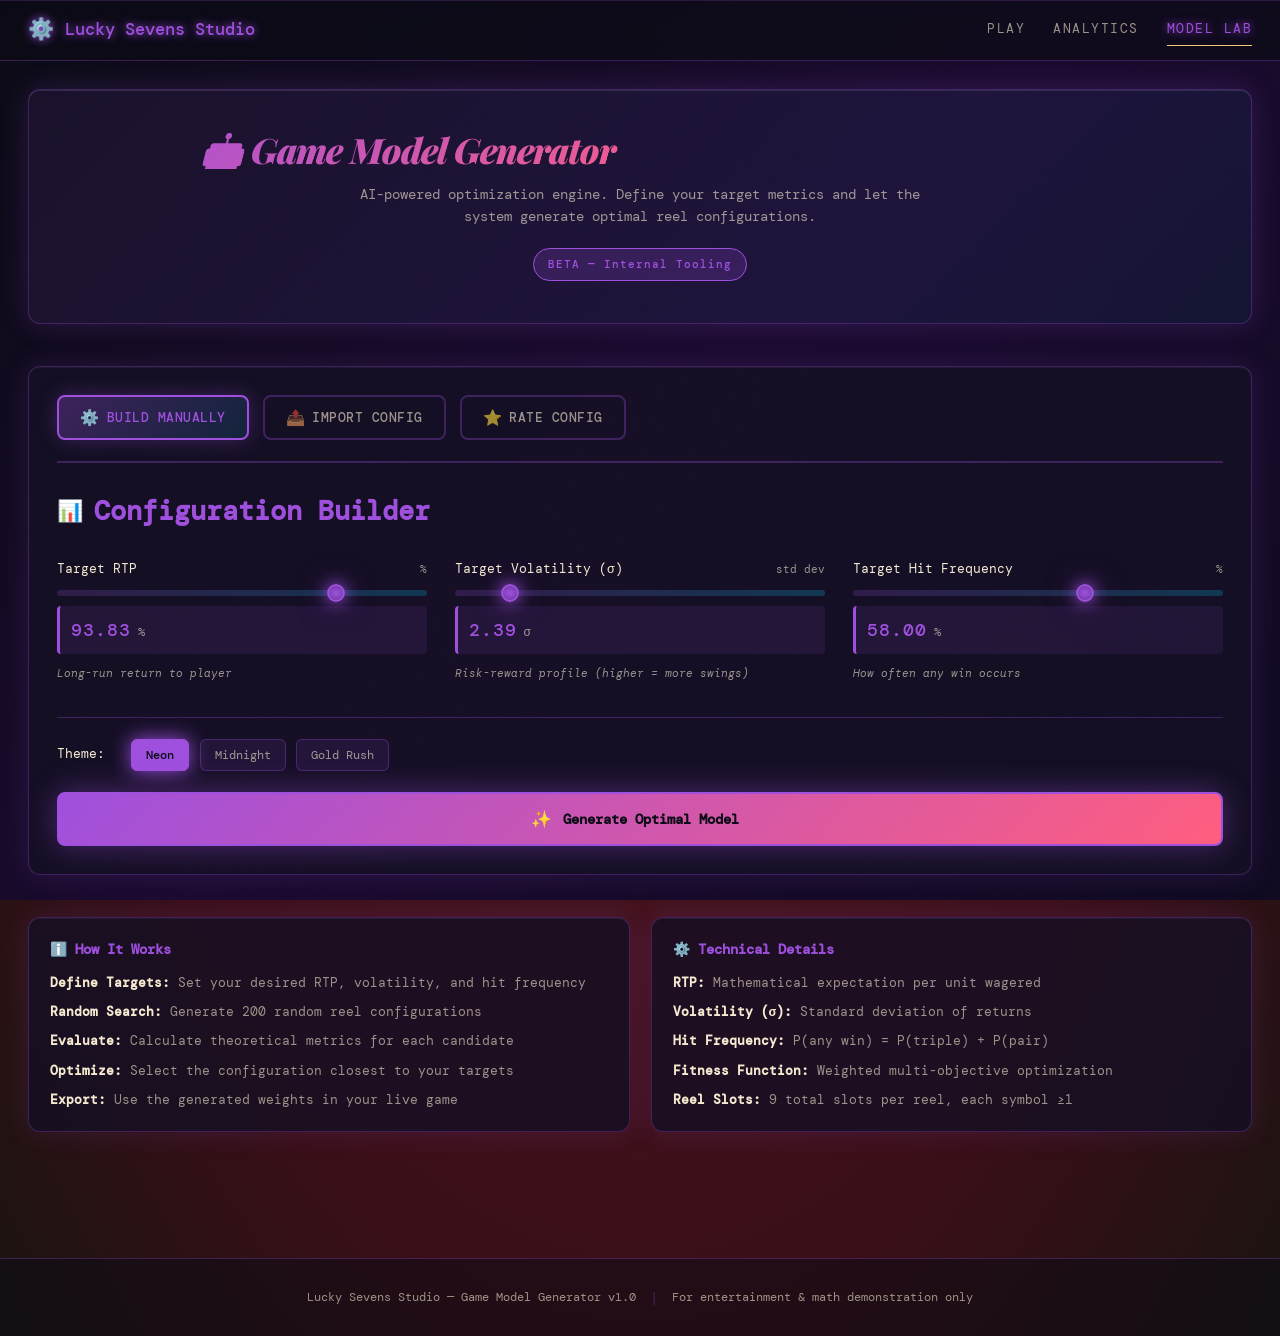
==== model-generator.html @ f12de5ab "feat: Vercel deployment setup - static frontend at root level - Created root-level HTML files (index" ====
<!DOCTYPE html>
<html lang="en">
<head>
    <meta charset="UTF-8">
    <meta name="viewport" content="width=device-width, initial-scale=1.0">
    <title>Game Model Generator — Lucky Sevens Studio</title>
    <link rel="preconnect" href="https://fonts.googleapis.com">
    <link rel="preconnect" href="https://fonts.gstatic.com" crossorigin>
    <link href="https://fonts.googleapis.com/css2?family=Bungee+Inline&family=DM+Mono:wght@400;500&family=Playfair+Display:ital,wght@1,700;1,900&display=swap" rel="stylesheet">
    <link rel="stylesheet" href="static/style.css">
    <link rel="stylesheet" href="static/model-generator.css">
</head>
<body class="generator-body">
    <div class="grain"></div>

    <!-- Hidden SVG Gradients -->
    <svg style="display: none;">
        <defs>
            <linearGradient id="quality-gradient" x1="0%" y1="0%" x2="100%" y2="0%">
                <stop offset="0%" style="stop-color:#00d9ff;stop-opacity:1" />
                <stop offset="100%" style="stop-color:#9d4edd;stop-opacity:1" />
            </linearGradient>
            <linearGradient id="rate-gradient" x1="0%" y1="0%" x2="100%" y2="0%">
                <stop offset="0%" style="stop-color:#ff5c7c;stop-opacity:1" />
                <stop offset="100%" style="stop-color:#00d9ff;stop-opacity:1" />
            </linearGradient>
        </defs>
    </svg>

    <!-- Header -->
    <header class="studio-header">
        <nav class="studio-nav">
            <div class="nav-brand">
                <span class="nav-icon">⚙️</span>
                <span>Lucky Sevens Studio</span>
            </div>
            <div class="nav-links">
                <a href="/" class="nav-link">Play</a>
                <a href="/dashboard" class="nav-link">Analytics</a>
                <a href="/model-generator" class="nav-link active">Model Lab</a>
            </div>
        </nav>
    </header>

    <main class="studio-main">
        <!-- Hero Section -->
        <section class="gen-hero">
            <div class="hero-content">
                <h1 class="hero-title">🤖 Game Model Generator</h1>
                <p class="hero-desc">AI-powered optimization engine. Define your target metrics and let the system generate optimal reel configurations.</p>
                <div class="hero-badge">BETA — Internal Tooling</div>
            </div>
        </section>

        <!-- Control Panel -->
        <section class="gen-control-panel">
            <!-- Mode Toggle -->
            <div class="mode-toggle-container">
                <button class="mode-toggle active" data-mode="build" onclick="switchMode('build')">
                    <span class="toggle-icon">⚙️</span>
                    <span>Build Manually</span>
                </button>
                <button class="mode-toggle" data-mode="import" onclick="switchMode('import')">
                    <span class="toggle-icon">📤</span>
                    <span>Import Config</span>
                </button>
                <button class="mode-toggle" data-mode="rate" onclick="switchMode('rate')">
                    <span class="toggle-icon">⭐</span>
                    <span>Rate Config</span>
                </button>
            </div>

            <!-- BUILD MODE: Configuration Builder -->
            <div id="build-mode" class="mode-panel active">
                <div class="panel-header">
                    <span class="panel-icon">📊</span>
                    <h2>Configuration Builder</h2>
                </div>

                <!-- Input Sliders -->
                <div class="input-group">
                <!-- Target RTP Slider -->
                <div class="slider-container">
                    <div class="slider-label">
                        <span class="label-text">Target RTP</span>
                        <span class="label-unit">%</span>
                    </div>
                    <input type="range" id="target-rtp" min="80" max="98" step="0.1" value="93.83" class="slider-input">
                    <div class="slider-display">
                        <span id="rtp-value" class="display-value">93.83</span>
                        <span class="display-unit">%</span>
                    </div>
                    <div class="slider-info">Long-run return to player</div>
                </div>

                <!-- Target Volatility Slider -->
                <div class="slider-container">
                    <div class="slider-label">
                        <span class="label-text">Target Volatility (σ)</span>
                        <span class="label-unit">std dev</span>
                    </div>
                    <input type="range" id="target-volatility" min="0.5" max="15" step="0.1" value="2.39" class="slider-input">
                    <div class="slider-display">
                        <span id="vol-value" class="display-value">2.39</span>
                        <span class="display-unit">σ</span>
                    </div>
                    <div class="slider-info">Risk-reward profile (higher = more swings)</div>
                </div>

                <!-- Target Hit Frequency Slider -->
                <div class="slider-container">
                    <div class="slider-label">
                        <span class="label-text">Target Hit Frequency</span>
                        <span class="label-unit">%</span>
                    </div>
                    <input type="range" id="target-hit-freq" min="20" max="80" step="0.5" value="58" class="slider-input">
                    <div class="slider-display">
                        <span id="hit-value" class="display-value">58.00</span>
                        <span class="display-unit">%</span>
                    </div>
                    <div class="slider-info">How often any win occurs</div>
                </div>
            </div>

            <!-- Generation Controls -->
            <div class="generation-controls">
                <!-- Theme Selector -->
                <div class="theme-selector">
                    <span class="control-label">Theme:</span>
                    <div class="theme-buttons">
                        <button class="theme-btn active" data-theme="neon">Neon</button>
                        <button class="theme-btn" data-theme="midnight">Midnight</button>
                        <button class="theme-btn" data-theme="gold">Gold Rush</button>
                    </div>
                </div>

                <!-- Generation Button -->
                <button id="generate-btn" class="generate-button">
                    <span class="btn-icon">✨</span>
                    <span class="btn-text">Generate Optimal Model</span>
                    <span class="btn-status"></span>
                </button>
            </div>
            </div>

            <!-- IMPORT MODE: Document Upload -->
            <div id="import-mode" class="mode-panel hidden">
                <div class="panel-header">
                    <span class="panel-icon">📤</span>
                    <h2>Import Configuration</h2>
                </div>

                <!-- Upload Zone -->
                <div class="import-upload-zone" id="importUploadZone">
                    <div class="upload-icon-large">📁</div>
                    <p class="upload-title-text">Drag & drop your JSON config</p>
                    <p class="upload-subtitle-text">or click to browse</p>
                    <input type="file" id="importFileInput" class="import-file-input" accept=".json,.txt,.csv" />
                </div>

                <!-- Analysis Results -->
                <div id="importAnalysisContainer" class="import-analysis-container hidden">
                    <div class="import-analysis-result">
                        <div class="import-result-header">
                            <h3 class="import-result-title">Configuration Detected</h3>
                            <div id="importConfidence" class="import-confidence-badge"></div>
                        </div>
                        
                        <div class="import-result-summary" id="importSummary"></div>
                        
                        <div class="import-result-grid">
                            <div class="import-result-item">
                                <span class="import-result-label">RTP</span>
                                <span class="import-result-value" id="importRTP">—</span>
                            </div>
                            <div class="import-result-item">
                                <span class="import-result-label">Volatility</span>
                                <span class="import-result-value" id="importVolatility">—</span>
                            </div>
                            <div class="import-result-item">
                                <span class="import-result-label">Hit Freq</span>
                                <span class="import-result-value" id="importHitFreq">—</span>
                            </div>
                            <div class="import-result-item">
                                <span class="import-result-label">Strategy</span>
                                <span class="import-result-value" id="importStrategy">—</span>
                            </div>
                        </div>

                        <button id="importLoadBtn" class="import-load-button">
                            <span>Load & Generate</span>
                        </button>
                    </div>
                </div>
            </div>

            <!-- RATE MODE: AI Config Rater -->
            <div id="rate-mode" class="mode-panel hidden">
                <div class="panel-header">
                    <span class="panel-icon">⭐</span>
                    <h2>AI Configuration Rater</h2>
                </div>

                <!-- Upload Zone for Rating -->
                <div class="rate-upload-zone" id="rateUploadZone">
                    <div class="upload-icon-large">🔍</div>
                    <p class="upload-title-text">Upload config for AI evaluation</p>
                    <p class="upload-subtitle-text">Get a comprehensive quality rating and recommendations</p>
                    <input type="file" id="rateFileInput" class="import-file-input" accept=".json,.txt,.csv" />
                </div>

                <!-- Rating Results -->
                <div id="rateResultsContainer" class="rate-results-container hidden">
                    <div class="rate-analysis-result">
                        <!-- Overall Rating Card -->
                        <div class="rate-overall-card">
                            <div class="rate-score-circle">
                                <svg viewBox="0 0 120 120" class="rate-gauge-svg">
                                    <circle cx="60" cy="60" r="50" class="rate-gauge-background"></circle>
                                    <circle cx="60" cy="60" r="50" class="rate-gauge-fill" id="rateGaugeFill"></circle>
                                </svg>
                                <div class="rate-score-display">
                                    <span id="rateOverallScore" class="rate-score-number">—</span>
                                    <span class="rate-score-max">/100</span>
                                </div>
                            </div>
                            <div class="rate-overall-info">
                                <h3 id="rateOverallTitle" class="rate-overall-title">Quality Assessment</h3>
                                <p id="rateOverallSummary" class="rate-overall-summary"></p>
                            </div>
                        </div>

                        <!-- Rating Categories Grid -->
                        <div class="rate-categories-grid">
                            <div class="rate-category-item">
                                <div class="rate-category-header">
                                    <span class="rate-category-icon">💰</span>
                                    <span class="rate-category-name">RTP Fairness</span>
                                </div>
                                <div class="rate-category-meter">
                                    <div class="rate-category-bar" id="rateRTPBar"></div>
                                </div>
                                <div class="rate-category-footer">
                                    <span class="rate-category-score" id="rateRTPScore">—</span>
                                    <span class="rate-category-feedback" id="rateRTPFeedback"></span>
                                </div>
                            </div>

                            <div class="rate-category-item">
                                <div class="rate-category-header">
                                    <span class="rate-category-icon">📊</span>
                                    <span class="rate-category-name">Volatility Balance</span>
                                </div>
                                <div class="rate-category-meter">
                                    <div class="rate-category-bar" id="rateVolBar"></div>
                                </div>
                                <div class="rate-category-footer">
                                    <span class="rate-category-score" id="rateVolScore">—</span>
                                    <span class="rate-category-feedback" id="rateVolFeedback"></span>
                                </div>
                            </div>

                            <div class="rate-category-item">
                                <div class="rate-category-header">
                                    <span class="rate-category-icon">🎯</span>
                                    <span class="rate-category-name">Hit Frequency</span>
                                </div>
                                <div class="rate-category-meter">
                                    <div class="rate-category-bar" id="rateHitBar"></div>
                                </div>
                                <div class="rate-category-footer">
                                    <span class="rate-category-score" id="rateHitScore">—</span>
                                    <span class="rate-category-feedback" id="rateHitFeedback"></span>
                                </div>
                            </div>

                            <div class="rate-category-item">
                                <div class="rate-category-header">
                                    <span class="rate-category-icon">⚙️</span>
                                    <span class="rate-category-name">Configuration</span>
                                </div>
                                <div class="rate-category-meter">
                                    <div class="rate-category-bar" id="rateConfigBar"></div>
                                </div>
                                <div class="rate-category-footer">
                                    <span class="rate-category-score" id="rateConfigScore">—</span>
                                    <span class="rate-category-feedback" id="rateConfigFeedback"></span>
                                </div>
                            </div>
                        </div>

                        <!-- Recommendations -->
                        <div class="rate-recommendations">
                            <h3 class="rate-recommendations-title">🚀 AI Recommendations</h3>
                            <ul id="rateRecommendations" class="rate-recommendations-list"></ul>
                        </div>

                        <!-- Detailed Metrics -->
                        <div class="rate-detailed-metrics">
                            <h3 class="rate-metrics-title">📋 Detailed Metrics</h3>
                            <div id="rateDetailedMetrics" class="rate-metrics-content"></div>
                        </div>

                        <!-- Action Buttons -->
                        <div class="rate-actions">
                            <button id="rateImportBtn" class="rate-action-btn import-rating">
                                <span class="rate-action-icon">📤</span>
                                <span>Use This Config</span>
                            </button>
                            <button id="rateExportBtn" class="rate-action-btn export-rating">
                                <span class="rate-action-icon">💾</span>
                                <span>Export Report</span>
                            </button>
                        </div>
                    </div>
                </div>
            </div>
        </section>

        <!-- Generation Progress -->
        <section id="progress-section" class="gen-progress-section hidden">
            <div class="progress-card">
                <div class="progress-header">
                    <span class="progress-icon">🔄</span>
                    <span class="progress-title">Optimizing Reel Configuration</span>
                </div>
                <div class="progress-spinner"></div>
                <div class="progress-text">
                    <span id="progress-iteration" class="iteration-counter">Iteration: 1/200</span>
                    <span id="progress-fitness" class="fitness-score">Fitness: —</span>
                </div>
                <div class="optimization-chart" id="optimization-chart"></div>
            </div>
        </section>

        <!-- Results Panel -->
        <section id="results-section" class="gen-results-section hidden">
            <div class="results-header">
                <h2 class="results-title">Generated Model</h2>
                <span class="results-status-badge success">✓ Configuration Generated</span>
            </div>

            <!-- Target Feasibility Indicator -->
            <div class="feasibility-indicator">
                <div class="feasibility-icon">📍</div>
                <div class="feasibility-content">
                    <div class="feasibility-label">Target Feasibility</div>
                    <div id="feasibility-status" class="feasibility-status">Feasible</div>
                </div>
                <div id="feasibility-badge" class="feasibility-badge feasible">Feasible</div>
            </div>

            <!-- Optimization Accuracy Panel -->
            <div class="analytics-grid">
                <div class="accuracy-card">
                    <div class="accuracy-header">
                        <span class="accuracy-icon">📊</span>
                        <span class="accuracy-title">RTP Accuracy</span>
                    </div>
                    <div class="accuracy-meter">
                        <div id="rtp-accuracy-bar" class="accuracy-bar"></div>
                    </div>
                    <div class="accuracy-value">
                        <span id="rtp-accuracy-pct">99.8</span>%
                    </div>
                </div>

                <div class="accuracy-card">
                    <div class="accuracy-header">
                        <span class="accuracy-icon">📈</span>
                        <span class="accuracy-title">Volatility Accuracy</span>
                    </div>
                    <div class="accuracy-meter">
                        <div id="vol-accuracy-bar" class="accuracy-bar"></div>
                    </div>
                    <div class="accuracy-value">
                        <span id="vol-accuracy-pct">87.5</span>%
                    </div>
                </div>

                <div class="accuracy-card">
                    <div class="accuracy-header">
                        <span class="accuracy-icon">🎯</span>
                        <span class="accuracy-title">Hit Frequency Accuracy</span>
                    </div>
                    <div class="accuracy-meter">
                        <div id="hit-accuracy-bar" class="accuracy-bar"></div>
                    </div>
                    <div class="accuracy-value">
                        <span id="hit-accuracy-pct">98.0</span>%
                    </div>
                </div>

                <div class="accuracy-card constraint-card">
                    <div class="accuracy-header">
                        <span class="accuracy-icon">⚙️</span>
                        <span class="accuracy-title">Constraint Satisfaction</span>
                    </div>
                    <div class="constraint-status">
                        <div id="constraint-badge" class="constraint-badge balanced">BALANCED</div>
                    </div>
                    <div class="accuracy-value">
                        <span id="constraint-score">73</span>/100
                    </div>
                </div>
            </div>

            <!-- Target vs Generated Comparison -->
            <div class="comparison-panel">
                <h3 class="comparison-title">📊 Target vs Generated Analysis</h3>
                <div class="comparison-grid">
                    <div class="comparison-item">
                        <div class="comparison-column">
                            <div class="column-header">TARGET</div>
                            <div class="metric-row">
                                <span class="metric-label">RTP</span>
                                <span id="target-rtp-display" class="metric-value">93.83%</span>
                            </div>
                            <div class="metric-row">
                                <span class="metric-label">Volatility</span>
                                <span id="target-vol-display" class="metric-value">2.39σ</span>
                            </div>
                            <div class="metric-row">
                                <span class="metric-label">Hit Frequency</span>
                                <span id="target-hit-display" class="metric-value">58.00%</span>
                            </div>
                        </div>
                    </div>

                    <div class="comparison-item">
                        <div class="comparison-column">
                            <div class="column-header">GENERATED</div>
                            <div class="metric-row">
                                <span class="metric-label">RTP</span>
                                <span id="gen-rtp-display" class="metric-value">93.95%</span>
                            </div>
                            <div class="metric-row">
                                <span class="metric-label">Volatility</span>
                                <span id="gen-vol-display" class="metric-value">2.21σ</span>
                            </div>
                            <div class="metric-row">
                                <span class="metric-label">Hit Frequency</span>
                                <span id="gen-hit-display" class="metric-value">58.50%</span>
                            </div>
                        </div>
                    </div>

                    <div class="comparison-item">
                        <div class="comparison-column">
                            <div class="column-header">DELTA</div>
                            <div class="metric-row">
                                <span class="metric-label">RTP</span>
                                <span id="delta-rtp" class="metric-value delta">+0.12%</span>
                            </div>
                            <div class="metric-row">
                                <span class="metric-label">Volatility</span>
                                <span id="delta-vol" class="metric-value delta">-0.18σ</span>
                            </div>
                            <div class="metric-row">
                                <span class="metric-label">Hit Frequency</span>
                                <span id="delta-hit" class="metric-value delta">+0.50%</span>
                            </div>
                        </div>
                    </div>
                </div>
            </div>

            <!-- Config Quality Score -->
            <div class="quality-score-panel">
                <div class="quality-header">Configuration Quality Metrics</div>
                <div class="quality-display">
                    <div class="quality-circle">
                        <svg viewBox="0 0 120 120" class="quality-gauge">
                            <defs>
                                <linearGradient id="quality-gradient" x1="0%" y1="0%" x2="100%" y2="0%">
                                    <stop offset="0%" style="stop-color:#00d9ff;stop-opacity:1" />
                                    <stop offset="100%" style="stop-color:#9d4edd;stop-opacity:1" />
                                </linearGradient>
                            </defs>
                            <circle cx="60" cy="60" r="50" class="gauge-background"></circle>
                            <circle id="quality-gauge-fill" cx="60" cy="60" r="50" class="gauge-fill" style="stroke-dashoffset: 40;"></circle>
                        </svg>
                        <div class="quality-score-value">
                            <span id="quality-score">82</span><span class="quality-score-max">/100</span>
                        </div>
                    </div>
                    <div class="quality-breakdown">
                        <div class="quality-metric">
                            <span class="quality-metric-label">RTP Closeness</span>
                            <div class="quality-mini-bar">
                                <div id="quality-rtp-bar" class="quality-mini-fill" style="width: 99%;"></div>
                            </div>
                            <span class="quality-metric-pct">99%</span>
                        </div>
                        <div class="quality-metric">
                            <span class="quality-metric-label">Volatility Closeness</span>
                            <div class="quality-mini-bar">
                                <div id="quality-vol-bar" class="quality-mini-fill" style="width: 75%;"></div>
                            </div>
                            <span class="quality-metric-pct">75%</span>
                        </div>
                        <div class="quality-metric">
                            <span class="quality-metric-label">Hit Frequency Closeness</span>
                            <div class="quality-mini-bar">
                                <div id="quality-hit-bar" class="quality-mini-fill" style="width: 92%;"></div>
                            </div>
                            <span class="quality-metric-pct">92%</span>
                        </div>
                    </div>
                </div>
            </div>

            <!-- Enhanced Fitness Graph -->
            <div class="fitness-graph-panel">
                <h3 class="fitness-graph-title">⚡ Optimization Convergence</h3>
                <div class="fitness-graph-container">
                    <div id="fitness-graph-canvas" class="fitness-graph-canvas"></div>
                </div>
                <div class="fitness-legend">
                    <div class="legend-item">
                        <span class="legend-color" style="background: linear-gradient(180deg, rgba(157, 78, 221, 0.8) 0%, rgba(0, 217, 255, 0.3) 100%);"></span>
                        <span>Fitness Score Evolution</span>
                    </div>
                </div>
            </div>

            <!-- Generation Metrics Panel -->
            <div class="metrics-panel">
                <h3 class="metrics-title">📈 Generation Metrics</h3>
                <div class="metrics-grid">
                    <div class="metric-card">
                        <div class="metric-icon">🔢</div>
                        <div class="metric-info">
                            <div class="metric-name">Total Iterations</div>
                            <div id="metrics-iterations" class="metric-number">5000</div>
                        </div>
                    </div>
                    <div class="metric-card">
                        <div class="metric-icon">⏱️</div>
                        <div class="metric-info">
                            <div class="metric-name">Generation Time</div>
                            <div id="metrics-time" class="metric-number">152 ms</div>
                        </div>
                    </div>
                    <div class="metric-card">
                        <div class="metric-icon">📊</div>
                        <div class="metric-info">
                            <div class="metric-name">Reel Size</div>
                            <div id="metrics-reel-size" class="metric-number">30</div>
                        </div>
                    </div>
                    <div class="metric-card">
                        <div class="metric-icon">⚡</div>
                        <div class="metric-info">
                            <div class="metric-name">Convergence Rate</div>
                            <div id="metrics-convergence" class="metric-number">32.89 iters/ms</div>
                        </div>
                    </div>
                </div>
            </div>

            <!-- Generated Config -->
            <div class="config-display">
                <div class="config-card rtp-card">
                    <div class="card-icon">📊</div>
                    <div class="card-content">
                        <div class="card-label">RTP</div>
                        <div id="result-rtp" class="card-value">93.83%</div>
                        <div class="card-detail">Return to Player</div>
                    </div>
                </div>

                <div class="config-card volatility-card">
                    <div class="card-icon">📈</div>
                    <div class="card-content">
                        <div class="card-label">Volatility</div>
                        <div id="result-vol" class="card-value">2.39σ</div>
                        <div id="result-vol-class" class="card-detail">Medium Risk</div>
                    </div>
                </div>

                <div class="config-card hit-card">
                    <div class="card-icon">🎯</div>
                    <div class="card-content">
                        <div class="card-label">Hit Frequency</div>
                        <div id="result-hit" class="card-value">58.0%</div>
                        <div class="card-detail">Win Rate</div>
                    </div>
                </div>

                <div class="config-card exposure-card">
                    <div class="card-icon">⚡</div>
                    <div class="card-content">
                        <div class="card-label">Max Exposure</div>
                        <div id="result-exposure" class="card-value">×50</div>
                        <div class="card-detail">Per Spin</div>
                    </div>
                </div>
            </div>

            <!-- Reel Weights -->
            <div class="weights-display">
                <h3 class="weights-title">🎰 Generated Reel Weights</h3>
                <div class="weights-grid" id="weights-grid">
                    <!-- Populated by JS -->
                </div>
            </div>

            <!-- Optimization Timeline -->
            <div class="timeline-display">
                <h3 class="timeline-title">⏱️ Optimization Timeline</h3>
                <div class="timeline-content">
                    <div class="timeline-stat">
                        <span class="timeline-label">Total Iterations:</span>
                        <span id="timeline-iterations" class="timeline-value">200</span>
                    </div>
                    <div class="timeline-stat">
                        <span class="timeline-label">Best Fitness Score:</span>
                        <span id="timeline-fitness" class="timeline-value">0.45</span>
                    </div>
                    <div class="timeline-stat">
                        <span class="timeline-label">Generation Time:</span>
                        <span id="timeline-time" class="timeline-value">152 ms</span>
                    </div>
                    <div class="timeline-stat">
                        <span class="timeline-label">Optimization Rate:</span>
                        <span id="timeline-rate" class="timeline-value">1.32 iters/ms</span>
                    </div>
                </div>
            </div>

            <!-- Action Buttons -->
            <div class="results-actions">
                <button id="apply-model-btn" class="action-btn apply-btn">
                    <span class="action-icon">🎯</span>
                    Apply to Game
                </button>
                <button id="export-model-btn" class="action-btn export-btn">
                    <span class="action-icon">💾</span>
                    Export Config
                </button>
                <button id="regenerate-btn" class="action-btn regen-btn">
                    <span class="action-icon">🔄</span>
                    Try Again
                </button>
            </div>
        </section>

        <!-- Info Panel -->
        <section class="gen-info-panel">
            <div class="info-card">
                <h3 class="info-title">ℹ️ How It Works</h3>
                <ul class="info-list">
                    <li><strong>Define Targets:</strong> Set your desired RTP, volatility, and hit frequency</li>
                    <li><strong>Random Search:</strong> Generate 200 random reel configurations</li>
                    <li><strong>Evaluate:</strong> Calculate theoretical metrics for each candidate</li>
                    <li><strong>Optimize:</strong> Select the configuration closest to your targets</li>
                    <li><strong>Export:</strong> Use the generated weights in your live game</li>
                </ul>
            </div>

            <div class="info-card">
                <h3 class="info-title">⚙️ Technical Details</h3>
                <ul class="info-list">
                    <li><strong>RTP:</strong> Mathematical expectation per unit wagered</li>
                    <li><strong>Volatility (σ):</strong> Standard deviation of returns</li>
                    <li><strong>Hit Frequency:</strong> P(any win) = P(triple) + P(pair)</li>
                    <li><strong>Fitness Function:</strong> Weighted multi-objective optimization</li>
                    <li><strong>Reel Slots:</strong> 9 total slots per reel, each symbol ≥1</li>
                </ul>
            </div>
        </section>
    </main>

    <!-- Footer -->
    <footer class="studio-footer">
        <div class="footer-content">
            <span class="footer-text">Lucky Sevens Studio — Game Model Generator v1.0</span>
            <span class="footer-divider">|</span>
            <span class="footer-text">For entertainment & math demonstration only</span>
        </div>
    </footer>

    <script src="static/model-generator.js"></script>
</body>
</html>
---- static/style.css ----
/* ============================================================
   Lucky Sevens — Retro art-deco slot parlour
   Palette: burgundy + brass + cream + ink
   ============================================================ */

:root {
  --burgundy: #5b1a25;
  --burgundy-dark: #3a0f18;
  --brass: #c9a25e;
  --brass-bright: #f0c674;
  --brass-deep: #8a6a32;
  --cream: #f5ead0;
  --cream-soft: #ebe0c4;
  --ink: #1a1410;
  --ink-soft: #2d2520;
  --neon: #ff5c4d;
  --jade: #4f8a6b;
  --shadow: rgba(0, 0, 0, 0.4);

  --font-display: 'Bungee Inline', cursive;
  --font-mono: 'DM Mono', monospace;
  --font-serif: 'Playfair Display', serif;
}

* { box-sizing: border-box; margin: 0; padding: 0; }

html, body {
  min-height: 100vh;
  background:
    radial-gradient(ellipse at top, var(--burgundy) 0%, var(--burgundy-dark) 70%, var(--ink) 100%);
  color: var(--cream);
  font-family: var(--font-mono);
  font-size: 14px;
  line-height: 1.5;
  overflow-x: hidden;
}

/* Subtle film grain over everything */
.grain {
  position: fixed; inset: 0;
  pointer-events: none;
  z-index: 9999;
  opacity: 0.08;
  background-image: url("data:image/svg+xml,%3Csvg xmlns='http://www.w3.org/2000/svg' width='200' height='200'%3E%3Cfilter id='n'%3E%3CfeTurbulence type='fractalNoise' baseFrequency='0.9' numOctaves='2'/%3E%3C/filter%3E%3Crect width='200' height='200' filter='url(%23n)'/%3E%3C/svg%3E");
  mix-blend-mode: overlay;
}

/* ----------------------- Top bar ----------------------- */

.top-bar {
  display: flex;
  align-items: center;
  justify-content: space-between;
  padding: 20px 40px;
  border-bottom: 1px solid rgba(201, 162, 94, 0.25);
  background: rgba(26, 20, 16, 0.4);
  backdrop-filter: blur(6px);
}

.brand { display: flex; align-items: center; gap: 14px; }
.brand-mark {
  width: 44px; height: 44px;
  border: 2px solid var(--brass);
  border-radius: 50%;
  display: flex; align-items: center; justify-content: center;
  color: var(--brass-bright);
  font-size: 22px;
  background: var(--burgundy-dark);
}
.brand-name {
  font-family: var(--font-display);
  font-size: 18px;
  color: var(--brass-bright);
  letter-spacing: 1px;
}
.brand-sub {
  font-size: 11px;
  color: var(--cream-soft);
  opacity: 0.7;
  letter-spacing: 2px;
  text-transform: uppercase;
}

nav { display: flex; gap: 28px; }
.nav-link {
  color: var(--cream-soft);
  text-decoration: none;
  font-size: 13px;
  letter-spacing: 1.5px;
  text-transform: uppercase;
  padding: 6px 0;
  border-bottom: 1px solid transparent;
  transition: all 0.2s;
}
.nav-link:hover { color: var(--brass-bright); }
.nav-link.active { color: var(--brass-bright); border-bottom-color: var(--brass-bright); }

/* ----------------------- Parlour layout ----------------------- */

.parlour {
  display: grid;
  grid-template-columns: 280px 1fr 280px;
  gap: 32px;
  padding: 40px;
  max-width: 1400px;
  margin: 0 auto;
  align-items: start;
}

.side-panel {
  background: rgba(26, 20, 16, 0.5);
  border: 1px solid var(--brass-deep);
  border-radius: 4px;
  padding: 24px;
  position: relative;
}
.side-panel::before {
  content: '';
  position: absolute;
  inset: 4px;
  border: 1px solid rgba(201, 162, 94, 0.3);
  pointer-events: none;
  border-radius: 2px;
}

.panel-title {
  font-family: var(--font-display);
  font-size: 13px;
  color: var(--brass-bright);
  text-align: center;
  letter-spacing: 2px;
  margin-bottom: 16px;
  padding-bottom: 12px;
  border-bottom: 1px dashed var(--brass-deep);
}
.panel-title:not(:first-child) { margin-top: 28px; }

.rules { padding-left: 18px; font-size: 12px; color: var(--cream-soft); }
.rules li { margin-bottom: 8px; line-height: 1.6; }
.rules li::marker { color: var(--brass); }

.paytable { width: 100%; font-size: 13px; }
.paytable td { padding: 8px 4px; border-bottom: 1px dotted rgba(201,162,94,0.15); }
.paytable tr:last-child td { border-bottom: none; }
.combo { letter-spacing: 3px; }
.mult { text-align: right; color: var(--brass-bright); font-weight: 500; }

/* ----------------------- The machine ----------------------- */

.machine-frame {
  display: flex;
  flex-direction: column;
  align-items: center;
  gap: 12px;
}

.bulb-row {
  display: flex;
  gap: 18px;
  padding: 0 30px;
}
.bulb {
  width: 12px; height: 12px;
  border-radius: 50%;
  background: var(--brass-bright);
  box-shadow: 0 0 8px var(--brass-bright), inset 0 0 4px rgba(255,255,255,0.5);
  animation: bulb-flicker 1.5s infinite;
}
.bulb:nth-child(odd) { animation-delay: 0.75s; background: var(--neon); box-shadow: 0 0 8px var(--neon); }
@keyframes bulb-flicker {
  0%, 100% { opacity: 1; }
  50% { opacity: 0.4; }
}

.machine {
  background: linear-gradient(180deg, #6e2030 0%, #4a121e 100%);
  border: 4px solid var(--brass);
  border-radius: 16px 16px 8px 8px;
  padding: 28px;
  width: 100%;
  max-width: 480px;
  display: flex;
  flex-direction: column;
  align-items: center;
  gap: 22px;
  position: relative;
  box-shadow:
    inset 0 0 0 2px var(--brass-deep),
    inset 0 0 40px rgba(0,0,0,0.4),
    0 20px 60px var(--shadow);
}

.machine-banner {
  display: flex;
  align-items: center;
  gap: 14px;
  width: 100%;
}
.banner-line {
  flex: 1;
  height: 2px;
  background: linear-gradient(90deg, transparent, var(--brass-bright), transparent);
}
.banner-text {
  font-family: var(--font-display);
  font-size: 22px;
  color: var(--brass-bright);
  letter-spacing: 3px;
  text-shadow: 0 2px 0 var(--burgundy-dark);
}

.display-window {
  background: var(--ink);
  border: 3px solid var(--brass-deep);
  border-radius: 6px;
  padding: 14px;
  display: flex;
  gap: 10px;
  position: relative;
  box-shadow: inset 0 4px 12px rgba(0,0,0,0.6);
}

.reel {
  width: 90px;
  height: 90px;
  background: linear-gradient(180deg, #fffbef 0%, var(--cream) 50%, #d4c89e 100%);
  border: 2px solid var(--brass-deep);
  border-radius: 4px;
  overflow: hidden;
  position: relative;
  box-shadow: inset 0 6px 10px rgba(0,0,0,0.2), inset 0 -6px 10px rgba(0,0,0,0.2);
}
.reel-strip {
  display: flex;
  align-items: center;
  justify-content: center;
  height: 100%;
  font-size: 54px;
  line-height: 1;
}
.reel.spinning .reel-strip {
  animation: reel-blur 0.08s infinite linear;
}
@keyframes reel-blur {
  0% { transform: translateY(-40px); filter: blur(2px); }
  100% { transform: translateY(40px); filter: blur(2px); }
}
.reel.win {
  animation: reel-win 0.5s 3 alternate;
}
@keyframes reel-win {
  from { box-shadow: inset 0 0 0 3px var(--neon), inset 0 6px 10px rgba(0,0,0,0.2); }
  to { box-shadow: inset 0 0 0 3px var(--brass-bright), inset 0 6px 10px rgba(0,0,0,0.2); }
}

.payline {
  position: absolute;
  left: 8px; right: 8px;
  top: 50%;
  height: 1px;
  border-top: 1px dashed var(--neon);
  opacity: 0.4;
  pointer-events: none;
}

.message-tape {
  background: var(--ink);
  border: 1px solid var(--brass-deep);
  border-radius: 2px;
  padding: 8px 16px;
  min-height: 32px;
  width: 100%;
  text-align: center;
  font-size: 13px;
  color: var(--brass-bright);
  letter-spacing: 1px;
  font-family: var(--font-mono);
}
.message-tape.win { color: var(--brass-bright); }
.message-tape.big-win { color: var(--neon); animation: pulse 0.4s 3; }
@keyframes pulse {
  0%, 100% { transform: scale(1); }
  50% { transform: scale(1.05); }
}

.control-deck {
  display: grid;
  grid-template-columns: 1fr 1fr 1fr;
  gap: 14px;
  width: 100%;
}
.readout {
  background: var(--ink);
  border: 1px solid var(--brass-deep);
  border-radius: 4px;
  padding: 10px;
  text-align: center;
}
.readout-label {
  font-size: 10px;
  letter-spacing: 2px;
  text-transform: uppercase;
  color: var(--cream-soft);
  opacity: 0.7;
  margin-bottom: 4px;
}
.readout-value {
  font-family: var(--font-display);
  font-size: 24px;
  color: var(--brass-bright);
}
.readout-value.won { color: var(--jade); }

.bet-controls { display: flex; align-items: center; justify-content: center; gap: 6px; }
.bet-btn {
  width: 22px; height: 22px;
  background: var(--burgundy);
  border: 1px solid var(--brass);
  color: var(--brass-bright);
  font-size: 14px;
  font-weight: bold;
  cursor: pointer;
  border-radius: 2px;
  font-family: var(--font-mono);
}
.bet-btn:hover { background: var(--burgundy-dark); }
.bet-btn:disabled { opacity: 0.3; cursor: not-allowed; }
.bet-val {
  font-family: var(--font-display);
  font-size: 22px;
  color: var(--brass-bright);
  min-width: 36px;
}

.spin-lever {
  width: 100%;
  padding: 18px;
  background: linear-gradient(180deg, var(--neon) 0%, #c4382b 100%);
  border: 3px solid var(--brass-bright);
  border-radius: 6px;
  color: var(--cream);
  font-family: var(--font-display);
  font-size: 24px;
  letter-spacing: 4px;
  cursor: pointer;
  text-shadow: 0 2px 0 rgba(0,0,0,0.3);
  box-shadow:
    inset 0 2px 0 rgba(255,255,255,0.3),
    inset 0 -3px 0 rgba(0,0,0,0.3),
    0 6px 0 var(--burgundy-dark),
    0 8px 12px rgba(0,0,0,0.4);
  transition: all 0.1s;
}
.spin-lever:hover:not(:disabled) {
  filter: brightness(1.1);
}
.spin-lever:active:not(:disabled) {
  transform: translateY(4px);
  box-shadow:
    inset 0 2px 0 rgba(255,255,255,0.3),
    inset 0 -3px 0 rgba(0,0,0,0.3),
    0 2px 0 var(--burgundy-dark),
    0 4px 8px rgba(0,0,0,0.4);
}
.spin-lever:disabled { opacity: 0.6; cursor: not-allowed; }

/* ----------------------- Right side panel ----------------------- */

.live-stat {
  display: flex;
  justify-content: space-between;
  align-items: baseline;
  padding: 10px 0;
  border-bottom: 1px dotted rgba(201,162,94,0.2);
}
.live-stat:last-of-type { border-bottom: none; }
.ls-label {
  font-size: 11px;
  letter-spacing: 1.5px;
  text-transform: uppercase;
  color: var(--cream-soft);
  opacity: 0.7;
}
.ls-value {
  font-family: var(--font-display);
  font-size: 16px;
  color: var(--brass-bright);
}

.dash-cta {
  display: flex;
  justify-content: space-between;
  align-items: center;
  margin-top: 24px;
  padding: 14px 16px;
  background: var(--brass);
  color: var(--ink);
  text-decoration: none;
  font-family: var(--font-display);
  font-size: 12px;
  letter-spacing: 2px;
  text-transform: uppercase;
  border-radius: 2px;
  transition: background 0.2s;
}
.dash-cta:hover { background: var(--brass-bright); }
.dash-cta .arrow { font-size: 16px; }

.reset-btn {
  width: 100%;
  margin-top: 10px;
  padding: 10px;
  background: transparent;
  border: 1px solid var(--brass-deep);
  color: var(--cream-soft);
  font-family: var(--font-mono);
  font-size: 11px;
  letter-spacing: 1.5px;
  text-transform: uppercase;
  cursor: pointer;
  border-radius: 2px;
  transition: all 0.2s;
}
.reset-btn:hover { border-color: var(--brass); color: var(--brass-bright); }

/* ----------------------- Bottom bar ----------------------- */

.bottom-bar {
  display: flex;
  justify-content: space-between;
  align-items: center;
  padding: 16px 40px;
  border-top: 1px solid rgba(201, 162, 94, 0.2);
  font-size: 11px;
  color: var(--cream-soft);
  opacity: 0.7;
  letter-spacing: 1px;
}
kbd {
  background: var(--ink);
  border: 1px solid var(--brass-deep);
  border-radius: 2px;
  padding: 1px 6px;
  font-family: var(--font-mono);
  font-size: 10px;
  color: var(--brass-bright);
}

/* ============================================================
   DASHBOARD PAGE
   ============================================================ */

.dashboard-body {
  background:
    linear-gradient(180deg, var(--ink) 0%, #0d0a08 100%);
}

.dash-main {
  max-width: 1400px;
  margin: 0 auto;
  padding: 40px;
}

.dash-hero {
  display: flex;
  justify-content: space-between;
  align-items: flex-start;
  gap: 40px;
  padding-bottom: 40px;
  border-bottom: 1px solid rgba(201, 162, 94, 0.2);
  margin-bottom: 40px;
}
.eyebrow {
  font-size: 11px;
  letter-spacing: 3px;
  text-transform: uppercase;
  color: var(--brass);
  margin-bottom: 16px;
}
.hero-title {
  font-family: var(--font-serif);
  font-style: italic;
  font-weight: 900;
  font-size: 56px;
  line-height: 1.05;
  color: var(--cream);
  letter-spacing: -1px;
  max-width: 700px;
}
.hero-title em {
  color: var(--brass-bright);
  font-style: italic;
}
.hero-sub {
  margin-top: 16px;
  font-size: 14px;
  color: var(--cream-soft);
  opacity: 0.7;
  max-width: 500px;
}

.hero-stamp {
  border: 2px solid var(--brass);
  border-radius: 50%;
  width: 160px; height: 160px;
  display: flex; flex-direction: column;
  align-items: center; justify-content: center;
  text-align: center;
  flex-shrink: 0;
  position: relative;
  background: rgba(91, 26, 37, 0.2);
}
.hero-stamp::before {
  content: '';
  position: absolute;
  inset: 6px;
  border: 1px dashed var(--brass);
  border-radius: 50%;
}
.stamp-label {
  font-size: 10px;
  letter-spacing: 3px;
  text-transform: uppercase;
  color: var(--cream-soft);
  opacity: 0.7;
}
.stamp-value {
  font-family: var(--font-display);
  font-size: 22px;
  color: var(--brass-bright);
  margin-top: 6px;
}

.big-metrics {
  display: grid;
  grid-template-columns: repeat(4, 1fr);
  gap: 16px;
  margin-bottom: 40px;
}
.big-card {
  background: rgba(91, 26, 37, 0.15);
  border: 1px solid var(--brass-deep);
  border-radius: 4px;
  padding: 24px;
  position: relative;
}
.big-card.primary {
  background: linear-gradient(135deg, rgba(201,162,94,0.15), rgba(91,26,37,0.3));
  border-color: var(--brass);
}
.bc-eyebrow {
  font-size: 10px;
  letter-spacing: 2.5px;
  text-transform: uppercase;
  color: var(--cream-soft);
  opacity: 0.7;
  margin-bottom: 12px;
}
.bc-value {
  font-family: var(--font-display);
  font-size: 38px;
  color: var(--brass-bright);
  margin-bottom: 8px;
}
.big-card.primary .bc-value { color: var(--brass-bright); }
.bc-sub {
  font-size: 11px;
  color: var(--cream-soft);
  opacity: 0.6;
  letter-spacing: 0.5px;
  line-height: 1.5;
}

.dash-grid {
  display: grid;
  grid-template-columns: repeat(3, 1fr);
  gap: 20px;
}

.dash-card {
  background: rgba(91, 26, 37, 0.12);
  border: 1px solid var(--brass-deep);
  border-radius: 4px;
  padding: 24px;
}
.dash-card.span-2 { grid-column: span 2; }
.dash-card.span-3 { grid-column: span 3; }

.dc-head {
  display: flex;
  justify-content: space-between;
  align-items: center;
  margin-bottom: 20px;
  padding-bottom: 14px;
  border-bottom: 1px dashed rgba(201,162,94,0.2);
}
.dc-head h2 {
  font-family: var(--font-serif);
  font-style: italic;
  font-weight: 700;
  font-size: 18px;
  color: var(--cream);
}
.dc-tag {
  font-size: 10px;
  letter-spacing: 2px;
  text-transform: uppercase;
  color: var(--brass);
  border: 1px solid var(--brass-deep);
  padding: 3px 10px;
  border-radius: 2px;
}

.chart-wrap { position: relative; height: 220px; }
.chart-wrap.tall { height: 280px; }

.symbol-table { width: 100%; border-collapse: collapse; font-size: 13px; }
.symbol-table th {
  text-align: left;
  font-size: 10px;
  letter-spacing: 1.5px;
  text-transform: uppercase;
  color: var(--cream-soft);
  opacity: 0.7;
  padding: 10px 8px;
  border-bottom: 1px solid var(--brass-deep);
  font-weight: 500;
}
.symbol-table td {
  padding: 12px 8px;
  border-bottom: 1px dotted rgba(201,162,94,0.15);
  color: var(--cream);
}
.symbol-table .glyph-cell { font-size: 20px; }
.symbol-table .payout-cell { color: var(--brass-bright); font-weight: 500; }

.convergence { display: flex; flex-direction: column; gap: 4px; }
.conv-row {
  display: flex;
  justify-content: space-between;
  padding: 12px 0;
  border-bottom: 1px dotted rgba(201,162,94,0.15);
  font-size: 13px;
}
.conv-row span { color: var(--cream-soft); opacity: 0.8; }
.conv-row strong {
  font-family: var(--font-display);
  font-weight: normal;
  color: var(--brass-bright);
  font-size: 15px;
}
.conv-note {
  margin-top: 16px;
  font-size: 11px;
  color: var(--cream-soft);
  opacity: 0.6;
  line-height: 1.6;
  font-style: italic;
}

@media (max-width: 1100px) {
  .parlour { grid-template-columns: 1fr; }
  .big-metrics { grid-template-columns: repeat(2, 1fr); }
  .dash-grid { grid-template-columns: 1fr; }
  .dash-card.span-2, .dash-card.span-3 { grid-column: span 1; }
  .hero-title { font-size: 36px; }
  .dash-hero { flex-direction: column; }
}


/* ENHANCED ANIMATIONS & INTERACTIVE EFFECTS */

@keyframes confetti-fall { 0% { transform: translateY(-20px) rotate(0deg); opacity: 1; } 100% { transform: translateY(100px) rotate(720deg); opacity: 0; } }
.confetti { position: absolute; animation: confetti-fall 1s ease-in forwards; font-size: 20px; pointer-events: none; z-index: 10; }

@keyframes reel-land { 0% { transform: scale(0.95); } 50% { transform: scale(1.08); } 100% { transform: scale(1); } }
.reel.land { animation: reel-land 0.3s cubic-bezier(0.68, -0.55, 0.265, 1.55); }

.message-tape.win { background: rgba(79, 138, 107, 0.12); border-color: var(--jade); color: var(--jade); animation: msg-glow 0.5s ease-out; }
.message-tape.big-win { background: rgba(255, 92, 77, 0.15); border-color: var(--neon); animation: msg-bigwin 0.6s ease-out; }
.message-tape.no-match { border-color: var(--brass-deep); }
.message-tape.refill { background: rgba(201, 162, 94, 0.12); border-color: var(--brass); animation: msg-refill 0.6s ease-out; }

@keyframes msg-glow { 0% { box-shadow: 0 0 0 0 rgba(79, 138, 107, 0.6); } 50% { box-shadow: 0 0 0 10px rgba(79, 138, 107, 0); } 100% { box-shadow: 0 0 0 0 rgba(79, 138, 107, 0); } }
@keyframes msg-bigwin { 0% { box-shadow: 0 0 0 0 rgba(255, 92, 77, 0.8); transform: scale(0.98); } 50% { box-shadow: 0 0 0 14px rgba(255, 92, 77, 0); } 100% { box-shadow: 0 0 0 0 rgba(255, 92, 77, 0); transform: scale(1); } }
@keyframes msg-refill { 0% { transform: translateY(-8px); opacity: 0.6; } 100% { transform: translateY(0); opacity: 1; } }

@keyframes reel-win-enhanced { 0%, 100% { box-shadow: inset 0 0 0 3px var(--brass-bright), inset 0 6px 10px rgba(0,0,0,0.2); filter: brightness(1); } 50% { box-shadow: inset 0 0 0 3px var(--neon), inset 0 6px 10px rgba(0,0,0,0.2), 0 0 16px rgba(255, 92, 77, 0.5); filter: brightness(1.2); } }
.reel.win { animation: reel-win-enhanced 0.4s 4 ease-in-out; }

.spin-lever { position: relative; overflow: hidden; }
.spin-lever::before { content: ''; position: absolute; top: 0; left: -100%; width: 100%; height: 100%; background: linear-gradient(90deg, transparent, rgba(255,255,255,0.2), transparent); transition: left 0.5s ease; pointer-events: none; }
.spin-lever:hover:not(:disabled)::before { left: 100%; }
.spin-lever:hover:not(:disabled) { filter: brightness(1.12); box-shadow: inset 0 2px 0 rgba(255,255,255,0.3), inset 0 -3px 0 rgba(0,0,0,0.3), 0 6px 0 var(--burgundy-dark), 0 14px 24px rgba(255, 92, 77, 0.35); }
.spin-lever:active:not(:disabled) { transform: translateY(3px); box-shadow: inset 0 2px 0 rgba(255,255,255,0.3), inset 0 -3px 0 rgba(0,0,0,0.3), 0 3px 0 var(--burgundy-dark), 0 6px 12px rgba(0,0,0,0.4); }

.bet-btn { transition: all 0.15s ease; }
.bet-btn:hover:not(:disabled) { background: var(--burgundy-dark); border-color: var(--brass-bright); box-shadow: 0 0 10px rgba(201, 162, 94, 0.4); transform: scale(1.08); }
.bet-btn:active:not(:disabled) { transform: scale(0.92); }

.reset-btn { transition: all 0.25s ease; }
.reset-btn:hover { background: rgba(201, 162, 94, 0.1); box-shadow: inset 0 0 10px rgba(201, 162, 94, 0.15); }
.reset-btn:active { transform: scale(0.96); }

#message { display: block; line-height: 1.5; }
---- static/model-generator.css ----
/* Game Model Generator — Premium Studio Tooling Aesthetic */

/* CSS Variables */
:root {
  --gen-neon-purple: #9d4edd;
  --gen-neon-pink: #ff5c7c;
  --gen-neon-cyan: #00d9ff;
  --gen-neon-gold: #f0c674;
  --gen-dark-bg: #0a0a14;
  --gen-card-bg: rgba(20, 15, 35, 0.8);
  --gen-border-glow: rgba(157, 78, 221, 0.3);
  --gen-text-primary: #f5ead0;
  --gen-text-secondary: rgba(245, 234, 208, 0.6);

  --theme-neon-accent: #9d4edd;
  --theme-neon-secondary: #ff5c7c;
}

.generator-body[data-theme="midnight"] {
  --theme-neon-accent: #00d9ff;
  --theme-neon-secondary: #6366f1;
}

.generator-body[data-theme="gold"] {
  --theme-neon-accent: #f0c674;
  --theme-neon-secondary: #d4a574;
}

.generator-body {
  background: linear-gradient(135deg, #0a0a14 0%, #1a0a2e 50%, #0f0a20 100%);
  background-attachment: fixed;
  color: var(--gen-text-primary);
  font-family: 'DM Mono', monospace;
  min-height: 100vh;
  overflow-x: hidden;
}

/* Header & Navigation */
.studio-header {
  position: sticky;
  top: 0;
  z-index: 100;
  backdrop-filter: blur(10px);
  background: rgba(10, 10, 20, 0.7);
  border-bottom: 1px solid var(--gen-border-glow);
  box-shadow: inset 0 1px 0 rgba(157, 78, 221, 0.2);
}

.studio-nav {
  max-width: 1400px;
  margin: 0 auto;
  padding: 1rem 2rem;
  display: flex;
  justify-content: space-between;
  align-items: center;
  gap: 2rem;
}

.nav-brand {
  display: flex;
  align-items: center;
  gap: 0.75rem;
  font-size: 1.2rem;
  font-weight: 500;
  color: var(--theme-neon-accent);
  text-shadow: 0 0 10px var(--theme-neon-accent);
}

.nav-icon {
  font-size: 1.5rem;
  animation: spin-slow 4s linear infinite;
}

@keyframes spin-slow {
  0% { transform: rotate(0deg); }
  100% { transform: rotate(360deg); }
}

.nav-links {
  display: flex;
  gap: 2rem;
}

.nav-link {
  color: var(--gen-text-secondary);
  text-decoration: none;
  font-size: 0.9rem;
  transition: all 0.3s ease;
  position: relative;
}

.nav-link:hover,
.nav-link.active {
  color: var(--theme-neon-accent);
  text-shadow: 0 0 10px var(--theme-neon-accent);
}

/* Main Container */
.studio-main {
  max-width: 1400px;
  margin: 0 auto;
  padding: 2rem;
}

/* Hero Section */
.gen-hero {
  text-align: center;
  margin-bottom: 3rem;
  padding: 3rem 2rem;
  background: linear-gradient(135deg, rgba(157, 78, 221, 0.1) 0%, rgba(0, 217, 255, 0.05) 100%);
  border: 1px solid var(--gen-border-glow);
  border-radius: 12px;
  box-shadow: 0 0 30px rgba(157, 78, 221, 0.2), inset 0 1px 0 rgba(255, 255, 255, 0.1);
}

.hero-title {
  font-family: 'Playfair Display', serif;
  font-size: 2.5rem;
  font-weight: 900;
  margin-bottom: 1rem;
  background: linear-gradient(135deg, var(--theme-neon-accent) 0%, var(--theme-neon-secondary) 100%);
  -webkit-background-clip: text;
  -webkit-text-fill-color: transparent;
  background-clip: text;
}

.hero-desc {
  font-size: 1rem;
  color: var(--gen-text-secondary);
  margin-bottom: 1.5rem;
  max-width: 600px;
  margin-left: auto;
  margin-right: auto;
  line-height: 1.6;
}

.hero-badge {
  display: inline-block;
  padding: 0.5rem 1rem;
  background: rgba(157, 78, 221, 0.2);
  border: 1px solid var(--theme-neon-accent);
  border-radius: 20px;
  font-size: 0.8rem;
  color: var(--theme-neon-accent);
  font-weight: 500;
  letter-spacing: 1px;
}

/* Control Panel */
.gen-control-panel {
  background: var(--gen-card-bg);
  border: 1px solid var(--gen-border-glow);
  border-radius: 12px;
  padding: 2rem;
  margin-bottom: 2rem;
  box-shadow: 0 0 30px rgba(157, 78, 221, 0.15), inset 0 1px 0 rgba(255, 255, 255, 0.05);
}

.panel-header {
  display: flex;
  align-items: center;
  gap: 0.75rem;
  margin-bottom: 2rem;
  font-size: 1.3rem;
  font-weight: 500;
  color: var(--theme-neon-accent);
}

.panel-icon {
  font-size: 1.5rem;
}

/* Slider Inputs */
.input-group {
  display: grid;
  grid-template-columns: repeat(auto-fit, minmax(320px, 1fr));
  gap: 2rem;
  margin-bottom: 2.5rem;
}

.slider-container {
  display: flex;
  flex-direction: column;
  gap: 0.75rem;
}

.slider-label {
  display: flex;
  justify-content: space-between;
  align-items: center;
  font-size: 0.9rem;
  color: var(--gen-text-primary);
}

.label-unit {
  font-size: 0.8rem;
  color: var(--gen-text-secondary);
}

.slider-input {
  width: 100%;
  height: 6px;
  -webkit-appearance: none;
  appearance: none;
  background: linear-gradient(90deg, rgba(157, 78, 221, 0.2) 0%, rgba(0, 217, 255, 0.2) 100%);
  border-radius: 3px;
  outline: none;
  cursor: pointer;
}

.slider-input::-webkit-slider-thumb {
  -webkit-appearance: none;
  appearance: none;
  width: 18px;
  height: 18px;
  border-radius: 50%;
  background: radial-gradient(circle, var(--theme-neon-accent) 0%, rgba(157, 78, 221, 0.6) 100%);
  cursor: pointer;
  box-shadow: 0 0 15px var(--theme-neon-accent), 0 0 30px rgba(157, 78, 221, 0.5);
  border: 2px solid var(--theme-neon-accent);
  transition: all 0.2s ease;
}

.slider-input::-webkit-slider-thumb:hover {
  box-shadow: 0 0 25px var(--theme-neon-accent), 0 0 50px rgba(157, 78, 221, 0.7);
  transform: scale(1.2);
}

.slider-input::-moz-range-thumb {
  width: 18px;
  height: 18px;
  border-radius: 50%;
  background: radial-gradient(circle, var(--theme-neon-accent) 0%, rgba(157, 78, 221, 0.6) 100%);
  cursor: pointer;
  box-shadow: 0 0 15px var(--theme-neon-accent), 0 0 30px rgba(157, 78, 221, 0.5);
  border: 2px solid var(--theme-neon-accent);
  transition: all 0.2s ease;
}

.slider-input::-moz-range-thumb:hover {
  box-shadow: 0 0 25px var(--theme-neon-accent), 0 0 50px rgba(157, 78, 221, 0.7);
  transform: scale(1.2);
}

.slider-display {
  display: flex;
  align-items: baseline;
  gap: 0.5rem;
  padding: 0.75rem;
  background: rgba(157, 78, 221, 0.1);
  border-left: 3px solid var(--theme-neon-accent);
  border-radius: 4px;
}

.display-value {
  font-size: 1.3rem;
  font-weight: 500;
  color: var(--theme-neon-accent);
  font-family: 'DM Mono', monospace;
  letter-spacing: 1px;
}

.display-unit {
  font-size: 0.85rem;
  color: var(--gen-text-secondary);
}

.slider-info {
  font-size: 0.8rem;
  color: var(--gen-text-secondary);
  font-style: italic;
}

/* Generation Controls */
.generation-controls {
  display: flex;
  flex-direction: column;
  gap: 1.5rem;
  padding-top: 1.5rem;
  border-top: 1px solid var(--gen-border-glow);
}

.theme-selector {
  display: flex;
  align-items: center;
  gap: 1rem;
}

.control-label {
  font-size: 0.9rem;
  color: var(--gen-text-primary);
  min-width: 60px;
}

.theme-buttons {
  display: flex;
  gap: 0.75rem;
  flex-wrap: wrap;
}

.theme-btn {
  padding: 0.5rem 1rem;
  background: rgba(157, 78, 221, 0.1);
  border: 1px solid var(--gen-border-glow);
  color: var(--gen-text-secondary);
  cursor: pointer;
  border-radius: 6px;
  font-size: 0.85rem;
  font-family: 'DM Mono', monospace;
  transition: all 0.3s ease;
}

.theme-btn:hover {
  border-color: var(--theme-neon-accent);
  color: var(--theme-neon-accent);
  box-shadow: 0 0 10px rgba(157, 78, 221, 0.3);
}

.theme-btn.active {
  background: var(--theme-neon-accent);
  border-color: var(--theme-neon-accent);
  color: var(--gen-dark-bg);
  box-shadow: 0 0 20px var(--theme-neon-accent);
  font-weight: 500;
}

/* Generate Button */
.generate-button {
  padding: 1rem 2rem;
  background: linear-gradient(135deg, var(--theme-neon-accent) 0%, var(--theme-neon-secondary) 100%);
  border: 2px solid var(--theme-neon-accent);
  color: var(--gen-dark-bg);
  font-size: 1rem;
  font-weight: 600;
  font-family: 'DM Mono', monospace;
  border-radius: 8px;
  cursor: pointer;
  display: flex;
  align-items: center;
  justify-content: center;
  gap: 0.75rem;
  transition: all 0.3s ease;
  box-shadow: 0 0 30px rgba(157, 78, 221, 0.4);
  position: relative;
  overflow: hidden;
}

.generate-button:hover:not(:disabled) {
  transform: scale(1.02);
  box-shadow: 0 0 50px var(--theme-neon-accent), 0 10px 30px rgba(157, 78, 221, 0.5);
}

.generate-button:active:not(:disabled) {
  transform: scale(0.98);
}

.generate-button:disabled {
  opacity: 0.7;
  cursor: not-allowed;
}

.btn-icon {
  font-size: 1.2rem;
  animation: pulse-icon 1.5s ease-in-out infinite;
}

@keyframes pulse-icon {
  0%, 100% { transform: scale(1); }
  50% { transform: scale(1.15); }
}

.btn-status {
  font-size: 0.8rem;
}

/* Progress Section */
.gen-progress-section {
  margin-bottom: 2rem;
}

.gen-progress-section.hidden {
  display: none;
}

.progress-card {
  background: var(--gen-card-bg);
  border: 1px solid var(--gen-border-glow);
  border-radius: 12px;
  padding: 2rem;
  box-shadow: 0 0 30px rgba(157, 78, 221, 0.15), inset 0 1px 0 rgba(255, 255, 255, 0.05);
}

.progress-header {
  display: flex;
  align-items: center;
  gap: 0.75rem;
  margin-bottom: 1.5rem;
  font-size: 1.1rem;
  font-weight: 500;
  color: var(--theme-neon-accent);
}

.progress-icon {
  font-size: 1.3rem;
}

.progress-spinner {
  width: 60px;
  height: 60px;
  margin: 2rem auto;
  border: 3px solid var(--gen-border-glow);
  border-top: 3px solid var(--theme-neon-accent);
  border-radius: 50%;
  animation: spin-loader 1s linear infinite;
}

@keyframes spin-loader {
  0% { transform: rotate(0deg); }
  100% { transform: rotate(360deg); }
}

.progress-text {
  display: flex;
  justify-content: space-around;
  gap: 1rem;
  margin-bottom: 1.5rem;
  text-align: center;
}

.iteration-counter,
.fitness-score {
  font-size: 0.9rem;
  color: var(--gen-text-secondary);
}

.optimization-chart {
  height: 200px;
  background: rgba(157, 78, 221, 0.05);
  border: 1px solid var(--gen-border-glow);
  border-radius: 8px;
  margin-top: 1.5rem;
  position: relative;
  overflow: hidden;
}

/* Results Section */
.gen-results-section {
  animation: fade-in 0.5s ease-out;
}

.gen-results-section.hidden {
  display: none;
}

@keyframes fade-in {
  from { opacity: 0; transform: translateY(20px); }
  to { opacity: 1; transform: translateY(0); }
}

.results-header {
  display: flex;
  justify-content: space-between;
  align-items: center;
  margin-bottom: 2rem;
  padding-bottom: 1rem;
  border-bottom: 2px solid var(--gen-border-glow);
}

.results-title {
  font-size: 1.5rem;
  font-weight: 600;
  color: var(--theme-neon-accent);
}

.results-status-badge {
  display: inline-block;
  padding: 0.5rem 1rem;
  background: rgba(76, 175, 80, 0.2);
  border: 1px solid #4caf50;
  border-radius: 20px;
  font-size: 0.8rem;
  color: #4caf50;
  font-weight: 500;
}

/* Config Display */
.config-display {
  display: grid;
  grid-template-columns: repeat(auto-fit, minmax(220px, 1fr));
  gap: 1.5rem;
  margin-bottom: 2rem;
}

.config-card {
  display: flex;
  gap: 1rem;
  padding: 1.5rem;
  background: var(--gen-card-bg);
  border-left: 4px solid var(--theme-neon-accent);
  border-radius: 8px;
  transition: all 0.3s ease;
}

.config-card:hover {
  transform: translateY(-4px);
  box-shadow: 0 0 25px rgba(157, 78, 221, 0.3);
}

.rtp-card { border-left-color: var(--gen-neon-gold); }
.volatility-card { border-left-color: var(--gen-neon-pink); }
.hit-card { border-left-color: var(--gen-neon-cyan); }
.exposure-card { border-left-color: var(--gen-neon-purple); }

.card-icon {
  font-size: 1.8rem;
}

.card-content {
  flex: 1;
}

.card-label {
  font-size: 0.8rem;
  color: var(--gen-text-secondary);
  text-transform: uppercase;
  letter-spacing: 1px;
  margin-bottom: 0.25rem;
}

.card-value {
  font-size: 1.5rem;
  font-weight: 600;
  color: var(--theme-neon-accent);
  margin-bottom: 0.5rem;
}

.card-detail {
  font-size: 0.75rem;
  color: var(--gen-text-secondary);
}

/* Weights Display */
.weights-display {
  background: var(--gen-card-bg);
  border: 1px solid var(--gen-border-glow);
  border-radius: 12px;
  padding: 2rem;
  margin-bottom: 2rem;
  box-shadow: 0 0 30px rgba(157, 78, 221, 0.15), inset 0 1px 0 rgba(255, 255, 255, 0.05);
}

.weights-title {
  font-size: 1.1rem;
  font-weight: 600;
  color: var(--theme-neon-accent);
  margin-bottom: 1.5rem;
}

.weights-grid {
  display: grid;
  grid-template-columns: repeat(auto-fit, minmax(150px, 1fr));
  gap: 1rem;
}

.weight-item {
  display: flex;
  flex-direction: column;
  align-items: center;
  gap: 0.5rem;
  padding: 1rem;
  background: rgba(157, 78, 221, 0.1);
  border: 1px solid var(--gen-border-glow);
  border-radius: 8px;
  transition: all 0.3s ease;
}

.weight-item:hover {
  background: rgba(157, 78, 221, 0.2);
  border-color: var(--theme-neon-accent);
  box-shadow: 0 0 15px rgba(157, 78, 221, 0.2);
}

.weight-glyph {
  font-size: 2rem;
}

.weight-label {
  font-size: 0.8rem;
  color: var(--gen-text-secondary);
}

.weight-count {
  font-size: 1.3rem;
  font-weight: 600;
  color: var(--theme-neon-accent);
}

.weight-slots {
  font-size: 0.75rem;
  color: var(--gen-text-secondary);
}

/* Timeline Display */
.timeline-display {
  background: var(--gen-card-bg);
  border: 1px solid var(--gen-border-glow);
  border-radius: 12px;
  padding: 2rem;
  margin-bottom: 2rem;
  box-shadow: 0 0 30px rgba(157, 78, 221, 0.15), inset 0 1px 0 rgba(255, 255, 255, 0.05);
}

.timeline-title {
  font-size: 1.1rem;
  font-weight: 600;
  color: var(--theme-neon-accent);
  margin-bottom: 1.5rem;
}

.timeline-content {
  display: grid;
  grid-template-columns: repeat(auto-fit, minmax(200px, 1fr));
  gap: 1rem;
}

.timeline-stat {
  display: flex;
  justify-content: space-between;
  align-items: center;
  padding: 1rem;
  background: rgba(157, 78, 221, 0.05);
  border-left: 3px solid var(--theme-neon-accent);
  border-radius: 4px;
}

.timeline-label {
  font-size: 0.85rem;
  color: var(--gen-text-secondary);
}

.timeline-value {
  font-size: 1.1rem;
  font-weight: 600;
  color: var(--theme-neon-accent);
}

/* Results Actions */
.results-actions {
  display: flex;
  gap: 1rem;
  margin-top: 2rem;
  flex-wrap: wrap;
}

.action-btn {
  flex: 1;
  min-width: 160px;
  padding: 0.875rem 1.5rem;
  border: 1px solid var(--gen-border-glow);
  border-radius: 8px;
  background: var(--gen-card-bg);
  color: var(--gen-text-primary);
  cursor: pointer;
  font-family: 'DM Mono', monospace;
  font-size: 0.9rem;
  font-weight: 500;
  display: flex;
  align-items: center;
  justify-content: center;
  gap: 0.5rem;
  transition: all 0.3s ease;
}

.action-icon {
  font-size: 1rem;
}

.action-btn:hover {
  transform: translateY(-2px);
  box-shadow: 0 0 20px rgba(157, 78, 221, 0.2);
}

.apply-btn {
  background: linear-gradient(135deg, var(--gen-neon-gold) 0%, rgba(240, 198, 116, 0.5) 100%);
  border-color: var(--gen-neon-gold);
  color: var(--gen-dark-bg);
}

.apply-btn:hover {
  box-shadow: 0 0 30px var(--gen-neon-gold);
}

.export-btn {
  background: linear-gradient(135deg, var(--gen-neon-cyan) 0%, rgba(0, 217, 255, 0.5) 100%);
  border-color: var(--gen-neon-cyan);
  color: var(--gen-dark-bg);
}

.export-btn:hover {
  box-shadow: 0 0 30px var(--gen-neon-cyan);
}

.regen-btn {
  background: linear-gradient(135deg, var(--gen-neon-pink) 0%, rgba(255, 92, 124, 0.5) 100%);
  border-color: var(--gen-neon-pink);
  color: var(--gen-dark-bg);
}

.regen-btn:hover {
  box-shadow: 0 0 30px var(--gen-neon-pink);
}

/* Info Panel */
.gen-info-panel {
  display: grid;
  grid-template-columns: repeat(auto-fit, minmax(350px, 1fr));
  gap: 1.5rem;
  margin: 3rem 0;
}

.info-card {
  background: var(--gen-card-bg);
  border: 1px solid var(--gen-border-glow);
  border-radius: 12px;
  padding: 1.5rem;
  box-shadow: 0 0 30px rgba(157, 78, 221, 0.15), inset 0 1px 0 rgba(255, 255, 255, 0.05);
}

.info-title {
  font-size: 1rem;
  font-weight: 600;
  color: var(--theme-neon-accent);
  margin-bottom: 1rem;
}

.info-list {
  list-style: none;
  padding: 0;
  margin: 0;
  display: flex;
  flex-direction: column;
  gap: 0.75rem;
}

.info-list li {
  font-size: 0.9rem;
  color: var(--gen-text-secondary);
  line-height: 1.5;
}

.info-list li strong {
  color: var(--gen-text-primary);
}

/* Footer */
.studio-footer {
  margin-top: 4rem;
  padding: 2rem;
  border-top: 1px solid var(--gen-border-glow);
  text-align: center;
  background: rgba(10, 10, 20, 0.5);
}

.footer-content {
  display: flex;
  justify-content: center;
  align-items: center;
  gap: 1rem;
  flex-wrap: wrap;
}

.footer-text {
  font-size: 0.85rem;
  color: var(--gen-text-secondary);
}

.footer-divider {
  color: var(--gen-border-glow);
}

/* ============================================
   NEW OPTIMIZATION ANALYTICS SECTIONS
   ============================================ */

/* Target Feasibility Indicator */
.feasibility-indicator {
  display: flex;
  align-items: center;
  gap: 1.5rem;
  padding: 1.5rem;
  background: linear-gradient(135deg, rgba(157, 78, 221, 0.1) 0%, rgba(0, 217, 255, 0.05) 100%);
  border: 2px solid var(--gen-neon-cyan);
  border-radius: 10px;
  margin-bottom: 2rem;
  box-shadow: 0 0 20px rgba(0, 217, 255, 0.2), inset 0 1px 0 rgba(255, 255, 255, 0.05);
}

.feasibility-icon {
  font-size: 2rem;
}

.feasibility-content {
  flex: 1;
}

.feasibility-label {
  font-size: 0.8rem;
  color: var(--gen-text-secondary);
  text-transform: uppercase;
  letter-spacing: 1px;
  margin-bottom: 0.25rem;
}

.feasibility-status {
  font-size: 1.1rem;
  font-weight: 600;
  color: var(--gen-neon-cyan);
}

.feasibility-badge {
  padding: 0.5rem 1.25rem;
  border-radius: 20px;
  font-size: 0.8rem;
  font-weight: 600;
  text-transform: uppercase;
  letter-spacing: 1px;
  border: 2px solid;
}

.feasibility-badge.feasible {
  background: rgba(76, 175, 80, 0.15);
  border-color: #4caf50;
  color: #4caf50;
  box-shadow: 0 0 15px rgba(76, 175, 80, 0.3);
}

.feasibility-badge.difficult {
  background: rgba(255, 152, 0, 0.15);
  border-color: #ff9800;
  color: #ff9800;
  box-shadow: 0 0 15px rgba(255, 152, 0, 0.3);
}

.feasibility-badge.constrained {
  background: rgba(244, 67, 54, 0.15);
  border-color: #f44336;
  color: #f44336;
  box-shadow: 0 0 15px rgba(244, 67, 54, 0.3);
}

/* Analytics Grid - Optimization Accuracy Panel */
.analytics-grid {
  display: grid;
  grid-template-columns: repeat(auto-fit, minmax(220px, 1fr));
  gap: 1.5rem;
  margin-bottom: 2rem;
}

.accuracy-card {
  display: flex;
  flex-direction: column;
  gap: 1rem;
  padding: 1.5rem;
  background: var(--gen-card-bg);
  border: 1px solid var(--gen-border-glow);
  border-radius: 10px;
  box-shadow: 0 0 20px rgba(157, 78, 221, 0.1), inset 0 1px 0 rgba(255, 255, 255, 0.05);
  transition: all 0.3s ease;
}

.accuracy-card:hover {
  transform: translateY(-4px);
  border-color: var(--theme-neon-accent);
  box-shadow: 0 0 30px rgba(157, 78, 221, 0.25), inset 0 1px 0 rgba(255, 255, 255, 0.1);
}

.accuracy-header {
  display: flex;
  align-items: center;
  gap: 0.75rem;
  font-size: 0.9rem;
  font-weight: 600;
  color: var(--theme-neon-accent);
}

.accuracy-icon {
  font-size: 1.3rem;
}

.accuracy-title {
  text-transform: uppercase;
  letter-spacing: 0.5px;
}

.accuracy-meter {
  height: 8px;
  background: rgba(157, 78, 221, 0.2);
  border-radius: 4px;
  overflow: hidden;
  border: 1px solid var(--gen-border-glow);
}

.accuracy-bar {
  height: 100%;
  background: linear-gradient(90deg, var(--gen-neon-cyan) 0%, var(--theme-neon-accent) 100%);
  border-radius: 4px;
  transition: width 0.6s cubic-bezier(0.34, 1.56, 0.64, 1);
  box-shadow: 0 0 10px var(--gen-neon-cyan);
}

.accuracy-value {
  font-size: 1.3rem;
  font-weight: 700;
  color: var(--gen-neon-cyan);
  text-align: center;
}

.constraint-card {
  grid-column: auto;
}

.constraint-status {
  display: flex;
  justify-content: center;
  align-items: center;
  min-height: 24px;
}

.constraint-badge {
  padding: 0.5rem 1rem;
  border-radius: 6px;
  font-size: 0.75rem;
  font-weight: 700;
  text-transform: uppercase;
  letter-spacing: 1px;
  border: 2px solid;
}

.constraint-badge.balanced {
  background: rgba(76, 175, 80, 0.15);
  border-color: #4caf50;
  color: #4caf50;
  box-shadow: 0 0 15px rgba(76, 175, 80, 0.25);
}

.constraint-badge.partially-satisfied {
  background: rgba(255, 152, 0, 0.15);
  border-color: #ff9800;
  color: #ff9800;
  box-shadow: 0 0 15px rgba(255, 152, 0, 0.25);
}

.constraint-badge.unstable {
  background: rgba(244, 67, 54, 0.15);
  border-color: #f44336;
  color: #f44336;
  box-shadow: 0 0 15px rgba(244, 67, 54, 0.25);
}

.constraint-badge.over-constrained {
  background: rgba(233, 30, 99, 0.15);
  border-color: #e91e63;
  color: #e91e63;
  box-shadow: 0 0 15px rgba(233, 30, 99, 0.25);
}

/* Comparison Panel - Target vs Generated */
.comparison-panel {
  background: var(--gen-card-bg);
  border: 1px solid var(--gen-border-glow);
  border-radius: 12px;
  padding: 2rem;
  margin-bottom: 2rem;
  box-shadow: 0 0 30px rgba(157, 78, 221, 0.15), inset 0 1px 0 rgba(255, 255, 255, 0.05);
}

.comparison-title {
  font-size: 1.1rem;
  font-weight: 600;
  color: var(--theme-neon-accent);
  margin-bottom: 1.5rem;
}

.comparison-grid {
  display: grid;
  grid-template-columns: repeat(auto-fit, minmax(200px, 1fr));
  gap: 1.5rem;
}

.comparison-item {
  display: flex;
  justify-content: center;
}

.comparison-column {
  flex: 1;
  max-width: 250px;
}

.column-header {
  font-size: 0.85rem;
  font-weight: 700;
  color: var(--theme-neon-accent);
  text-transform: uppercase;
  letter-spacing: 1px;
  padding-bottom: 0.75rem;
  margin-bottom: 1rem;
  border-bottom: 2px solid var(--gen-border-glow);
}

.metric-row {
  display: flex;
  justify-content: space-between;
  align-items: center;
  padding: 0.75rem 0;
  border-bottom: 1px solid rgba(157, 78, 221, 0.1);
}

.metric-label {
  font-size: 0.85rem;
  color: var(--gen-text-secondary);
}

.metric-value {
  font-size: 0.95rem;
  font-weight: 600;
  color: var(--gen-text-primary);
  font-family: 'DM Mono', monospace;
}

.metric-value.delta {
  color: var(--gen-neon-cyan);
}

.metric-row:last-child {
  border-bottom: none;
}

/* Config Quality Score Panel */
.quality-score-panel {
  background: var(--gen-card-bg);
  border: 1px solid var(--gen-border-glow);
  border-radius: 12px;
  padding: 2rem;
  margin-bottom: 2rem;
  box-shadow: 0 0 30px rgba(157, 78, 221, 0.15), inset 0 1px 0 rgba(255, 255, 255, 0.05);
}

.quality-header {
  font-size: 1.1rem;
  font-weight: 600;
  color: var(--theme-neon-accent);
  margin-bottom: 1.5rem;
  text-transform: uppercase;
  letter-spacing: 0.5px;
}

.quality-display {
  display: grid;
  grid-template-columns: auto 1fr;
  gap: 2rem;
  align-items: center;
}

.quality-circle {
  position: relative;
  width: 140px;
  height: 140px;
}

.quality-gauge {
  width: 100%;
  height: 100%;
  transform: rotate(-90deg);
}

.gauge-background {
  fill: none;
  stroke: rgba(157, 78, 221, 0.2);
  stroke-width: 6;
}

.gauge-fill {
  fill: none;
  stroke: url(#quality-gradient);
  stroke-width: 6;
  stroke-linecap: round;
  stroke-dasharray: 314;
  transition: stroke-dashoffset 0.8s cubic-bezier(0.34, 1.56, 0.64, 1);
}

.quality-score-value {
  position: absolute;
  top: 50%;
  left: 50%;
  transform: translate(-50%, -50%);
  text-align: center;
}

.quality-score-value > span:first-child {
  font-size: 2rem;
  font-weight: 700;
  color: var(--gen-neon-cyan);
  display: block;
}

.quality-score-max {
  font-size: 0.85rem;
  color: var(--gen-text-secondary);
}

.quality-breakdown {
  display: flex;
  flex-direction: column;
  gap: 1rem;
}

.quality-metric {
  display: grid;
  grid-template-columns: 120px 1fr 40px;
  align-items: center;
  gap: 1rem;
}

.quality-metric-label {
  font-size: 0.85rem;
  color: var(--gen-text-secondary);
}

.quality-mini-bar {
  height: 6px;
  background: rgba(157, 78, 221, 0.2);
  border-radius: 3px;
  overflow: hidden;
}

.quality-mini-fill {
  height: 100%;
  background: linear-gradient(90deg, var(--gen-neon-cyan) 0%, var(--theme-neon-accent) 100%);
  border-radius: 3px;
  transition: width 0.6s cubic-bezier(0.34, 1.56, 0.64, 1);
}

.quality-metric-pct {
  font-size: 0.8rem;
  font-weight: 600;
  color: var(--gen-neon-cyan);
  text-align: right;
}

/* Fitness Graph Panel */
.fitness-graph-panel {
  background: var(--gen-card-bg);
  border: 1px solid var(--gen-border-glow);
  border-radius: 12px;
  padding: 2rem;
  margin-bottom: 2rem;
  box-shadow: 0 0 30px rgba(157, 78, 221, 0.15), inset 0 1px 0 rgba(255, 255, 255, 0.05);
}

.fitness-graph-title {
  font-size: 1.1rem;
  font-weight: 600;
  color: var(--theme-neon-accent);
  margin-bottom: 1.5rem;
  text-transform: uppercase;
  letter-spacing: 0.5px;
}

.fitness-graph-container {
  position: relative;
  width: 100%;
  height: 300px;
  margin-bottom: 1rem;
}

.fitness-graph-canvas {
  width: 100%;
  height: 100%;
  background: rgba(157, 78, 221, 0.05);
  border: 1px solid var(--gen-border-glow);
  border-radius: 8px;
  position: relative;
  overflow: hidden;
}

.fitness-graph-canvas > div {
  position: absolute;
  bottom: 0;
  transition: all 0.3s cubic-bezier(0.34, 1.56, 0.64, 1);
  background: linear-gradient(180deg, rgba(157, 78, 221, 0.8) 0%, rgba(0, 217, 255, 0.3) 100%);
  border-radius: 2px 2px 0 0;
  border-top: 1px solid rgba(0, 217, 255, 0.8);
  box-shadow: 0 0 10px rgba(0, 217, 255, 0.4);
}

.fitness-legend {
  display: flex;
  justify-content: center;
  gap: 2rem;
  flex-wrap: wrap;
}

.legend-item {
  display: flex;
  align-items: center;
  gap: 0.5rem;
  font-size: 0.85rem;
  color: var(--gen-text-secondary);
}

.legend-color {
  width: 20px;
  height: 20px;
  border-radius: 3px;
  border: 1px solid var(--gen-border-glow);
}

/* Generation Metrics Panel */
.metrics-panel {
  background: var(--gen-card-bg);
  border: 1px solid var(--gen-border-glow);
  border-radius: 12px;
  padding: 2rem;
  margin-bottom: 2rem;
  box-shadow: 0 0 30px rgba(157, 78, 221, 0.15), inset 0 1px 0 rgba(255, 255, 255, 0.05);
}

.metrics-title {
  font-size: 1.1rem;
  font-weight: 600;
  color: var(--theme-neon-accent);
  margin-bottom: 1.5rem;
  text-transform: uppercase;
  letter-spacing: 0.5px;
}

.metrics-grid {
  display: grid;
  grid-template-columns: repeat(auto-fit, minmax(180px, 1fr));
  gap: 1rem;
}

.metric-card {
  display: flex;
  align-items: center;
  gap: 1rem;
  padding: 1rem;
  background: rgba(157, 78, 221, 0.05);
  border: 1px solid var(--gen-border-glow);
  border-radius: 8px;
  transition: all 0.3s ease;
}

.metric-card:hover {
  background: rgba(157, 78, 221, 0.1);
  border-color: var(--theme-neon-accent);
  box-shadow: 0 0 15px rgba(157, 78, 221, 0.2);
}

.metric-icon {
  font-size: 1.5rem;
}

.metric-info {
  flex: 1;
}

.metric-name {
  font-size: 0.75rem;
  color: var(--gen-text-secondary);
  text-transform: uppercase;
  letter-spacing: 0.5px;
  margin-bottom: 0.25rem;
}

.metric-number {
  font-size: 1.1rem;
  font-weight: 700;
  color: var(--gen-neon-cyan);
  font-family: 'DM Mono', monospace;
}

/* Responsive */
@media (max-width: 768px) {
  .studio-main {
    padding: 1rem;
  }

  .hero-title {
    font-size: 1.8rem;
  }

  .gen-control-panel {
    padding: 1.5rem;
  }

  .input-group {
    grid-template-columns: 1fr;
    gap: 1.5rem;
  }

  .generation-controls {
    flex-direction: column;
  }

  .theme-buttons {
    width: 100%;
  }

  .config-display {
    grid-template-columns: 1fr 1fr;
  }

  .results-actions {
    flex-direction: column;
  }

  .action-btn {
    width: 100%;
  }
}

/* ============================================
   INTEGRATED IMPORT MODE STYLES
   ============================================ */

/* Mode Toggle */
.mode-toggle-container {
  display: flex;
  gap: 1rem;
  margin-bottom: 2rem;
  border-bottom: 2px solid var(--gen-border-glow);
  padding-bottom: 1.5rem;
}

.mode-toggle {
  display: flex;
  align-items: center;
  gap: 0.5rem;
  padding: 0.75rem 1.5rem;
  background: transparent;
  border: 2px solid var(--gen-border-glow);
  border-radius: 8px;
  color: var(--gen-text-secondary);
  font-family: 'DM Mono', monospace;
  font-size: 0.9rem;
  font-weight: 500;
  cursor: pointer;
  transition: all 0.3s ease;
  text-transform: uppercase;
  letter-spacing: 0.5px;
}

.mode-toggle:hover {
  border-color: var(--theme-neon-accent);
  color: var(--theme-neon-accent);
}

.mode-toggle.active {
  background: linear-gradient(135deg, rgba(157, 78, 221, 0.3) 0%, rgba(0, 217, 255, 0.1) 100%);
  border-color: var(--theme-neon-accent);
  color: var(--theme-neon-accent);
  box-shadow: 0 0 20px rgba(157, 78, 221, 0.3);
}

.toggle-icon {
  font-size: 1.1rem;
}

/* Mode Panels */
.mode-panel {
  animation: fade-in-mode 0.3s ease-out;
}

.mode-panel.hidden {
  display: none;
}

@keyframes fade-in-mode {
  from {
    opacity: 0;
    transform: translateY(10px);
  }
  to {
    opacity: 1;
    transform: translateY(0);
  }
}

/* Import Upload Zone */
.import-upload-zone {
  display: flex;
  flex-direction: column;
  align-items: center;
  justify-content: center;
  gap: 1rem;
  padding: 3rem 2rem;
  border: 2px dashed var(--gen-border-glow);
  border-radius: 10px;
  background: rgba(157, 78, 221, 0.05);
  cursor: pointer;
  transition: all 0.3s ease;
  position: relative;
  overflow: hidden;
  margin-bottom: 2rem;
}

.import-upload-zone::before {
  content: '';
  position: absolute;
  top: -50%;
  left: -50%;
  width: 200%;
  height: 200%;
  background: radial-gradient(circle, rgba(0, 217, 255, 0.1) 0%, transparent 70%);
  animation: pulse-glow-upload 4s ease-in-out infinite;
  pointer-events: none;
}

@keyframes pulse-glow-upload {
  0%, 100% { opacity: 0.5; }
  50% { opacity: 1; }
}

.import-upload-zone:hover {
  border-color: var(--theme-neon-accent);
  background: rgba(157, 78, 221, 0.1);
  box-shadow: 0 0 30px rgba(0, 217, 255, 0.2), inset 0 0 20px rgba(0, 217, 255, 0.05);
}

.import-upload-zone.drag-over {
  border-color: var(--gen-neon-cyan);
  background: rgba(0, 217, 255, 0.15);
  box-shadow: 0 0 40px rgba(0, 217, 255, 0.3), inset 0 0 30px rgba(0, 217, 255, 0.08);
  transform: scale(1.02);
}

.upload-icon-large {
  font-size: 2.5rem;
  position: relative;
  z-index: 1;
  animation: float-upload 3s ease-in-out infinite;
}

@keyframes float-upload {
  0%, 100% { transform: translateY(0px); }
  50% { transform: translateY(-10px); }
}

.upload-title-text {
  font-size: 1.1rem;
  font-weight: 600;
  color: var(--gen-text-primary);
  position: relative;
  z-index: 1;
}

.upload-subtitle-text {
  font-size: 0.9rem;
  color: var(--gen-text-secondary);
  position: relative;
  z-index: 1;
}

.import-file-input {
  display: none;
}

/* Import Analysis Container */
.import-analysis-container {
  animation: fade-in-mode 0.3s ease-out;
}

.import-analysis-container.hidden {
  display: none;
}

.import-analysis-result {
  background: var(--gen-card-bg);
  border: 1px solid var(--gen-border-glow);
  border-radius: 12px;
  padding: 2rem;
  box-shadow: 0 0 30px rgba(157, 78, 221, 0.15), inset 0 1px 0 rgba(255, 255, 255, 0.05);
}

.import-result-header {
  display: flex;
  justify-content: space-between;
  align-items: center;
  margin-bottom: 1.5rem;
  padding-bottom: 1rem;
  border-bottom: 1px solid var(--gen-border-glow);
}

.import-result-title {
  font-size: 1.1rem;
  font-weight: 600;
  color: var(--theme-neon-accent);
  text-transform: uppercase;
  letter-spacing: 0.5px;
}

.import-confidence-badge {
  padding: 0.5rem 1rem;
  background: rgba(0, 217, 255, 0.1);
  border: 1px solid var(--gen-neon-cyan);
  border-radius: 6px;
  font-size: 0.8rem;
  color: var(--gen-neon-cyan);
  font-weight: 600;
}

.import-result-summary {
  font-size: 0.95rem;
  line-height: 1.6;
  color: var(--gen-text-primary);
  margin-bottom: 1.5rem;
  padding: 1rem;
  background: rgba(157, 78, 221, 0.05);
  border-left: 3px solid var(--theme-neon-accent);
  border-radius: 4px;
}

.import-result-grid {
  display: grid;
  grid-template-columns: repeat(auto-fit, minmax(140px, 1fr));
  gap: 1rem;
  margin-bottom: 1.5rem;
}

.import-result-item {
  display: flex;
  flex-direction: column;
  align-items: center;
  gap: 0.5rem;
  padding: 1rem;
  background: rgba(157, 78, 221, 0.08);
  border: 1px solid var(--gen-border-glow);
  border-radius: 8px;
  transition: all 0.3s ease;
}

.import-result-item:hover {
  background: rgba(157, 78, 221, 0.12);
  border-color: var(--theme-neon-accent);
  box-shadow: 0 0 15px rgba(157, 78, 221, 0.2);
}

.import-result-label {
  font-size: 0.75rem;
  color: var(--gen-text-secondary);
  text-transform: uppercase;
  letter-spacing: 0.5px;
}

.import-result-value {
  font-size: 1.1rem;
  font-weight: 700;
  color: var(--gen-neon-cyan);
  font-family: 'DM Mono', monospace;
  text-align: center;
  word-break: break-word;
}

.import-load-button {
  width: 100%;
  padding: 1rem 2rem;
  background: linear-gradient(135deg, var(--theme-neon-accent) 0%, var(--gen-neon-pink) 100%);
  border: 2px solid var(--theme-neon-accent);
  color: var(--gen-dark-bg);
  font-size: 0.95rem;
  font-weight: 600;
  font-family: 'DM Mono', monospace;
  border-radius: 8px;
  cursor: pointer;
  transition: all 0.3s ease;
  box-shadow: 0 0 30px rgba(157, 78, 221, 0.4);
  text-transform: uppercase;
  letter-spacing: 1px;
}

.import-load-button:hover:not(:disabled) {
  transform: translateY(-2px);
  box-shadow: 0 0 50px var(--theme-neon-accent), 0 10px 30px rgba(157, 78, 221, 0.5);
}

.import-load-button:active:not(:disabled) {
  transform: translateY(0);
}

.import-load-button:disabled {
  opacity: 0.7;
  cursor: not-allowed;
}

/* ============================================
   AI CONFIG RATER STYLES
   ============================================ */

/* Rate Upload Zone */
.rate-upload-zone {
  display: flex;
  flex-direction: column;
  align-items: center;
  justify-content: center;
  gap: 1rem;
  padding: 3rem 2rem;
  border: 2px dashed var(--gen-border-glow);
  border-radius: 10px;
  background: rgba(0, 217, 255, 0.05);
  cursor: pointer;
  transition: all 0.3s ease;
  position: relative;
  overflow: hidden;
  margin-bottom: 2rem;
}

.rate-upload-zone::before {
  content: '';
  position: absolute;
  top: -50%;
  left: -50%;
  width: 200%;
  height: 200%;
  background: radial-gradient(circle, rgba(255, 92, 124, 0.1) 0%, transparent 70%);
  animation: pulse-glow-rate 4s ease-in-out infinite;
  pointer-events: none;
}

@keyframes pulse-glow-rate {
  0%, 100% { opacity: 0.5; }
  50% { opacity: 1; }
}

.rate-upload-zone:hover {
  border-color: var(--gen-neon-pink);
  background: rgba(255, 92, 124, 0.1);
  box-shadow: 0 0 30px rgba(255, 92, 124, 0.2), inset 0 0 20px rgba(255, 92, 124, 0.05);
}

.rate-upload-zone.drag-over {
  border-color: var(--gen-neon-pink);
  background: rgba(255, 92, 124, 0.15);
  box-shadow: 0 0 40px rgba(255, 92, 124, 0.3), inset 0 0 30px rgba(255, 92, 124, 0.08);
  transform: scale(1.02);
}

/* Rate Results Container */
.rate-results-container {
  animation: fade-in-mode 0.3s ease-out;
}

.rate-results-container.hidden {
  display: none;
}

.rate-analysis-result {
  background: var(--gen-card-bg);
  border: 1px solid var(--gen-border-glow);
  border-radius: 12px;
  padding: 2rem;
  box-shadow: 0 0 30px rgba(157, 78, 221, 0.15), inset 0 1px 0 rgba(255, 255, 255, 0.05);
}

/* Overall Rating Card */
.rate-overall-card {
  display: grid;
  grid-template-columns: auto 1fr;
  gap: 2rem;
  align-items: center;
  padding: 2rem;
  background: linear-gradient(135deg, rgba(255, 92, 124, 0.1) 0%, rgba(0, 217, 255, 0.05) 100%);
  border: 1px solid var(--gen-neon-pink);
  border-radius: 12px;
  margin-bottom: 2rem;
  box-shadow: 0 0 20px rgba(255, 92, 124, 0.1);
}

.rate-score-circle {
  position: relative;
  width: 120px;
  height: 120px;
}

.rate-gauge-svg {
  width: 100%;
  height: 100%;
  transform: rotate(-90deg);
}

.rate-gauge-background {
  fill: none;
  stroke: rgba(157, 78, 221, 0.2);
  stroke-width: 6;
}

.rate-gauge-fill {
  fill: none;
  stroke: url(#rate-gradient);
  stroke-width: 6;
  stroke-linecap: round;
  stroke-dasharray: 314;
  transition: stroke-dashoffset 0.8s cubic-bezier(0.34, 1.56, 0.64, 1);
}

.rate-score-display {
  position: absolute;
  top: 50%;
  left: 50%;
  transform: translate(-50%, -50%);
  text-align: center;
}

.rate-score-number {
  font-size: 2.2rem;
  font-weight: 700;
  color: var(--gen-neon-pink);
  display: block;
}

.rate-score-max {
  font-size: 0.85rem;
  color: var(--gen-text-secondary);
}

.rate-overall-info {
  flex: 1;
}

.rate-overall-title {
  font-size: 1.3rem;
  font-weight: 600;
  color: var(--gen-text-primary);
  margin-bottom: 0.5rem;
}

.rate-overall-summary {
  font-size: 0.95rem;
  line-height: 1.6;
  color: var(--gen-text-secondary);
  margin: 0;
}

/* Rating Categories Grid */
.rate-categories-grid {
  display: grid;
  grid-template-columns: repeat(auto-fit, minmax(160px, 1fr));
  gap: 1.5rem;
  margin-bottom: 2rem;
}

.rate-category-item {
  display: flex;
  flex-direction: column;
  gap: 0.75rem;
  padding: 1.25rem;
  background: rgba(157, 78, 221, 0.08);
  border: 1px solid var(--gen-border-glow);
  border-radius: 10px;
  transition: all 0.3s ease;
}

.rate-category-item:hover {
  background: rgba(157, 78, 221, 0.12);
  border-color: var(--gen-neon-pink);
  box-shadow: 0 0 15px rgba(255, 92, 124, 0.2);
}

.rate-category-header {
  display: flex;
  align-items: center;
  gap: 0.5rem;
  font-size: 0.9rem;
  font-weight: 600;
  color: var(--gen-text-primary);
}

.rate-category-icon {
  font-size: 1.2rem;
}

.rate-category-name {
  text-transform: uppercase;
  letter-spacing: 0.5px;
  font-size: 0.8rem;
}

.rate-category-meter {
  height: 8px;
  background: rgba(157, 78, 221, 0.2);
  border-radius: 4px;
  overflow: hidden;
  border: 1px solid var(--gen-border-glow);
}

.rate-category-bar {
  height: 100%;
  background: linear-gradient(90deg, var(--gen-neon-pink) 0%, var(--gen-neon-cyan) 100%);
  border-radius: 4px;
  transition: width 0.6s cubic-bezier(0.34, 1.56, 0.64, 1);
  box-shadow: 0 0 10px var(--gen-neon-pink);
  width: 0%;
}

.rate-category-footer {
  display: flex;
  justify-content: space-between;
  align-items: center;
  font-size: 0.8rem;
}

.rate-category-score {
  font-weight: 700;
  color: var(--gen-neon-pink);
  font-family: 'DM Mono', monospace;
}

.rate-category-feedback {
  color: var(--gen-text-secondary);
  font-style: italic;
  max-width: 80px;
  text-align: right;
}

/* Recommendations */
.rate-recommendations {
  background: rgba(0, 217, 255, 0.08);
  border: 1px solid var(--gen-neon-cyan);
  border-radius: 10px;
  padding: 1.5rem;
  margin-bottom: 2rem;
}

.rate-recommendations-title {
  font-size: 1rem;
  font-weight: 600;
  color: var(--gen-neon-cyan);
  text-transform: uppercase;
  letter-spacing: 0.5px;
  margin: 0 0 1rem 0;
}

.rate-recommendations-list {
  list-style: none;
  padding: 0;
  margin: 0;
  display: flex;
  flex-direction: column;
  gap: 0.75rem;
}

.rate-recommendations-list li {
  font-size: 0.9rem;
  color: var(--gen-text-secondary);
  line-height: 1.5;
  padding-left: 1.5rem;
  position: relative;
}

.rate-recommendations-list li:before {
  content: '→';
  position: absolute;
  left: 0;
  color: var(--gen-neon-cyan);
  font-weight: 600;
}

/* Detailed Metrics */
.rate-detailed-metrics {
  background: rgba(157, 78, 221, 0.05);
  border: 1px solid var(--gen-border-glow);
  border-radius: 10px;
  padding: 1.5rem;
  margin-bottom: 2rem;
}

.rate-metrics-title {
  font-size: 1rem;
  font-weight: 600;
  color: var(--theme-neon-accent);
  text-transform: uppercase;
  letter-spacing: 0.5px;
  margin: 0 0 1rem 0;
}

.rate-metrics-content {
  display: grid;
  grid-template-columns: repeat(auto-fit, minmax(150px, 1fr));
  gap: 1rem;
}

.rate-metric-row {
  display: flex;
  justify-content: space-between;
  align-items: center;
  padding: 0.75rem;
  background: rgba(255, 255, 255, 0.02);
  border-radius: 6px;
  border-left: 3px solid var(--theme-neon-accent);
}

.rate-metric-label {
  font-size: 0.8rem;
  color: var(--gen-text-secondary);
  text-transform: uppercase;
  letter-spacing: 0.5px;
}

.rate-metric-value {
  font-size: 0.95rem;
  font-weight: 600;
  color: var(--gen-neon-cyan);
  font-family: 'DM Mono', monospace;
  text-align: right;
}

/* Action Buttons */
.rate-actions {
  display: flex;
  gap: 1rem;
  margin-top: 2rem;
  flex-wrap: wrap;
}

.rate-action-btn {
  flex: 1;
  min-width: 160px;
  padding: 0.875rem 1.5rem;
  border: 1px solid var(--gen-border-glow);
  border-radius: 8px;
  background: var(--gen-card-bg);
  color: var(--gen-text-primary);
  cursor: pointer;
  font-family: 'DM Mono', monospace;
  font-size: 0.9rem;
  font-weight: 500;
  display: flex;
  align-items: center;
  justify-content: center;
  gap: 0.5rem;
  transition: all 0.3s ease;
  text-transform: uppercase;
  letter-spacing: 0.5px;
}

.rate-action-icon {
  font-size: 1rem;
}

.rate-action-btn:hover {
  transform: translateY(-2px);
  box-shadow: 0 0 20px rgba(255, 92, 124, 0.2);
}

.import-rating {
  background: linear-gradient(135deg, var(--gen-neon-pink) 0%, rgba(255, 92, 124, 0.5) 100%);
  border-color: var(--gen-neon-pink);
  color: var(--gen-dark-bg);
}

.import-rating:hover {
  box-shadow: 0 0 30px var(--gen-neon-pink);
}

.export-rating {
  background: linear-gradient(135deg, var(--gen-neon-cyan) 0%, rgba(0, 217, 255, 0.5) 100%);
  border-color: var(--gen-neon-cyan);
  color: var(--gen-dark-bg);
}

.export-rating:hover {
  box-shadow: 0 0 30px var(--gen-neon-cyan);
}
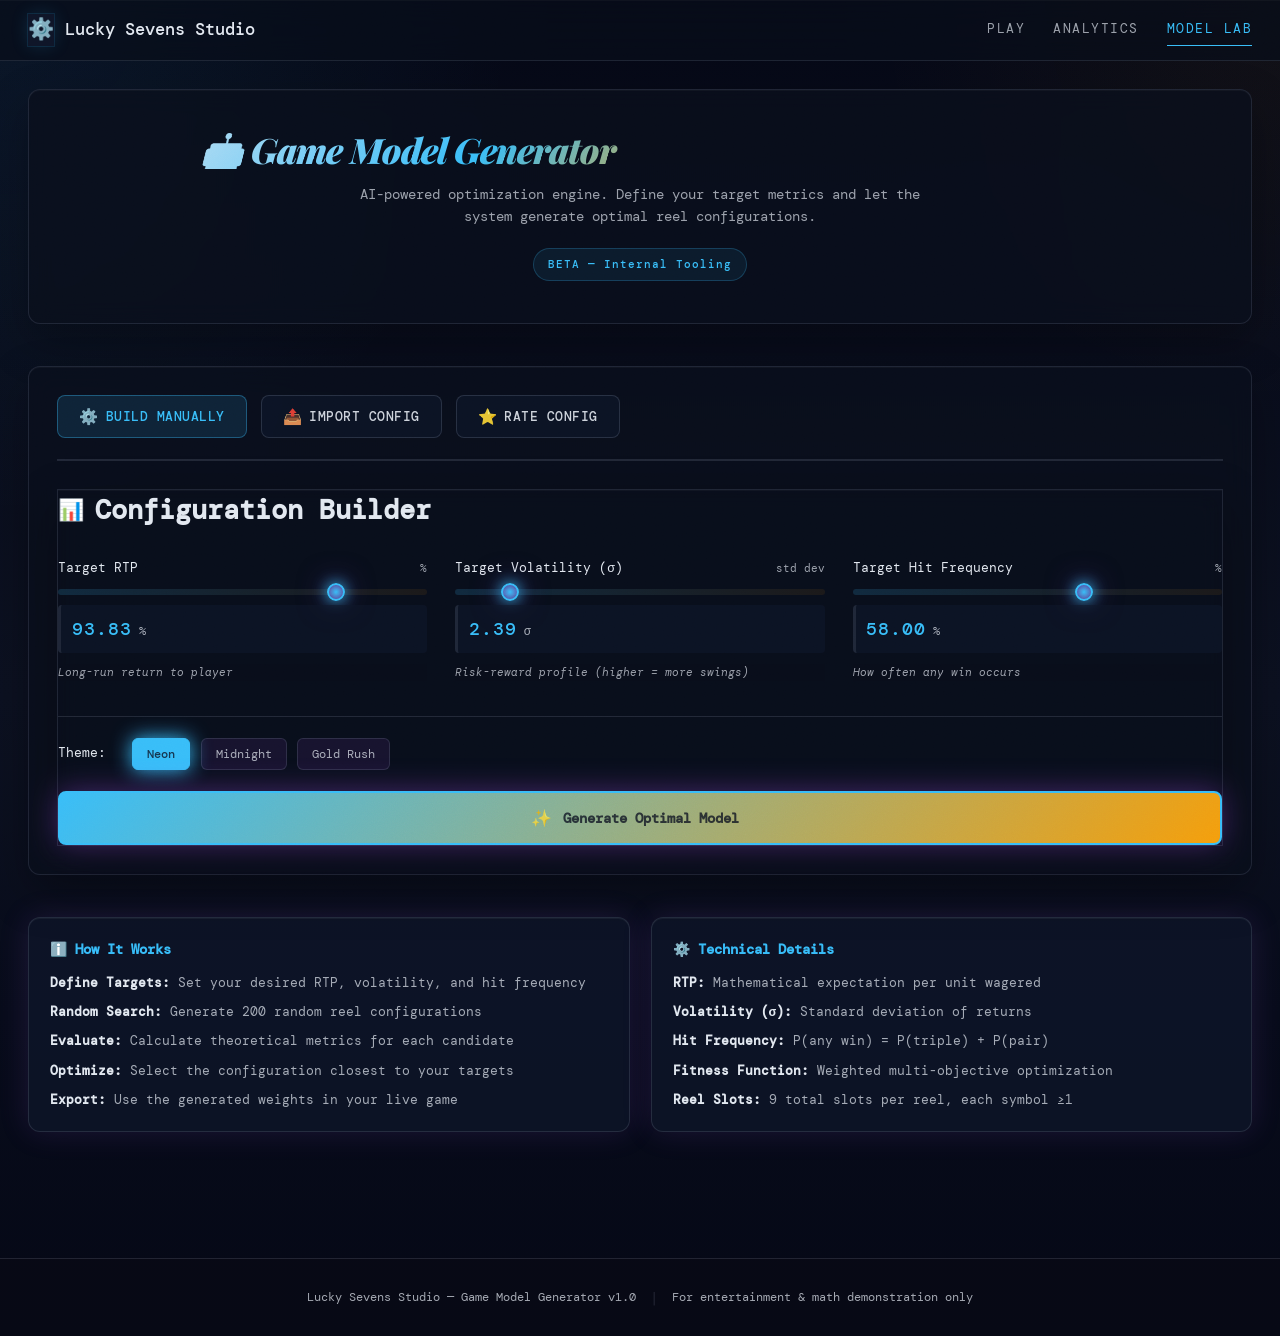
==== commit e6c9c81b: "chore: UX: tech theme for analytics & model lab; add dashboard RTP control; fix RTP chart scaling" ====
--- a/model-generator.html
+++ b/model-generator.html
@@ -9,6 +9,7 @@
     <link href="https://fonts.googleapis.com/css2?family=Bungee+Inline&family=DM+Mono:wght@400;500&family=Playfair+Display:ital,wght@1,700;1,900&display=swap" rel="stylesheet">
     <link rel="stylesheet" href="static/style.css">
     <link rel="stylesheet" href="static/model-generator.css">
+    <link rel="stylesheet" href="static/theme-overrides.css">
 </head>
 <body class="generator-body">
     <div class="grain"></div>
--- a/static/theme-overrides.css
+++ b/static/theme-overrides.css
@@ -0,0 +1,286 @@
+/* Tech theme overrides for analytics + model lab only */
+:root {
+  --ink: #0b1020;
+  --burgundy: #0f172a;
+  --burgundy-dark: #060914;
+  --cream: #e2e8f0;
+  --cream-soft: rgba(226, 232, 240, 0.72);
+  --brass: #64748b;
+  --brass-bright: #cbd5e1;
+  --brass-deep: rgba(148, 163, 184, 0.35);
+  --neon: #38bdf8;
+  --jade: #22d3ee;
+  --shadow: rgba(0, 0, 0, 0.45);
+
+  --theme-neon-accent: #38bdf8;
+  --theme-neon-secondary: #f59e0b;
+
+  --gen-neon-purple: #38bdf8;
+  --gen-neon-pink: #0ea5e9;
+  --gen-neon-cyan: #67e8f9;
+  --gen-neon-gold: #f59e0b;
+  --gen-dark-bg: rgba(11, 16, 32, 0.78);
+  --gen-card-bg: rgba(15, 23, 42, 0.78);
+  --gen-border-glow: rgba(148, 163, 184, 0.18);
+  --gen-text-primary: var(--cream);
+  --gen-text-secondary: var(--cream-soft);
+
+  --rtp-primary: #38bdf8;
+  --rtp-accent: #f59e0b;
+  --rtp-glow: rgba(56, 189, 248, 0.18);
+  --rtp-grid: rgba(148, 163, 184, 0.12);
+  --rtp-target: #67e8f9;
+}
+
+body.dashboard-body,
+body.generator-body {
+  background:
+    radial-gradient(circle at top left, rgba(56, 189, 248, 0.08), transparent 28%),
+    radial-gradient(circle at top right, rgba(245, 158, 11, 0.05), transparent 22%),
+    linear-gradient(180deg, #050816 0%, #0b1020 52%, #050816 100%);
+}
+
+.dashboard-body .top-bar,
+.generator-body .studio-header {
+  background: rgba(8, 13, 26, 0.72);
+  border-bottom-color: rgba(148, 163, 184, 0.16);
+  box-shadow: inset 0 1px 0 rgba(255, 255, 255, 0.03);
+  backdrop-filter: blur(16px);
+}
+
+.dashboard-body .brand-mark,
+.generator-body .nav-icon {
+  background: rgba(15, 23, 42, 0.95);
+  border-color: rgba(56, 189, 248, 0.5);
+  color: var(--neon);
+  box-shadow: 0 0 0 1px rgba(56, 189, 248, 0.12), 0 0 18px rgba(56, 189, 248, 0.15);
+}
+
+.dashboard-body .brand-name,
+.generator-body .nav-brand {
+  color: var(--cream);
+  text-shadow: none;
+}
+
+.dashboard-body .nav-link,
+.generator-body .nav-link {
+  color: rgba(226, 232, 240, 0.68);
+}
+
+.dashboard-body .nav-link:hover,
+.dashboard-body .nav-link.active,
+.generator-body .nav-link:hover,
+.generator-body .nav-link.active {
+  color: var(--neon);
+  border-bottom-color: var(--neon);
+  text-shadow: none;
+}
+
+.dashboard-body .big-card,
+.dashboard-body .dash-card,
+.dashboard-body .ai-analyst-section,
+.dashboard-body .math-config-viewer,
+.dashboard-body #rtp-stabilization,
+.generator-body .gen-control-panel,
+.generator-body .gen-hero,
+.generator-body .results-card,
+.generator-body .analysis-card,
+.generator-body .rate-panel,
+.generator-body .mode-panel,
+.generator-body .summary-panel {
+  background: rgba(10, 15, 28, 0.76) !important;
+  border: 1px solid rgba(148, 163, 184, 0.16) !important;
+  box-shadow: 0 18px 45px rgba(0, 0, 0, 0.28), inset 0 1px 0 rgba(255, 255, 255, 0.03) !important;
+  backdrop-filter: blur(12px);
+}
+
+.dashboard-body .hero-title,
+.generator-body .hero-title {
+  background: linear-gradient(135deg, #e2e8f0 0%, #38bdf8 60%, #f59e0b 100%);
+  -webkit-background-clip: text;
+  background-clip: text;
+  -webkit-text-fill-color: transparent;
+}
+
+.dashboard-body .hero-sub,
+.generator-body .hero-desc,
+.dashboard-body .bc-sub,
+.dashboard-body .ls-label,
+.dashboard-body .rtp-metric-label,
+.generator-body .label-unit,
+.generator-body .slider-info,
+.generator-body .hero-desc,
+.generator-body .hero-badge {
+  color: rgba(226, 232, 240, 0.68) !important;
+}
+
+.dashboard-body .bc-value,
+.dashboard-body .stamp-value,
+.dashboard-body .rtp-metric-value,
+.dashboard-body .ls-value,
+.generator-body .display-value,
+.generator-body .results-status-badge,
+.generator-body .metric-value {
+  color: var(--cream) !important;
+}
+
+.dashboard-body .bc-value,
+.dashboard-body .ls-value,
+.dashboard-body .rtp-metric.target .rtp-metric-value,
+.generator-body .display-value,
+.generator-body .mode-toggle.active,
+.generator-body .results-status-badge {
+  text-shadow: none !important;
+}
+
+.dashboard-body .rtp-title,
+.dashboard-body .config-viewer-title,
+.generator-body .panel-header,
+.generator-body .mode-toggle.active {
+  color: var(--cream) !important;
+}
+
+.dashboard-body .rtp-badge,
+.generator-body .hero-badge,
+.generator-body .mode-toggle.active,
+.generator-body .results-status-badge {
+  background: rgba(56, 189, 248, 0.08) !important;
+  border: 1px solid rgba(56, 189, 248, 0.22) !important;
+  color: var(--neon) !important;
+}
+
+.dashboard-body .rtp-control-btn,
+.dashboard-body .config-btn,
+.dashboard-body .dash-cta,
+.dashboard-body .reset-btn,
+.generator-body .action-btn,
+.generator-body .export-btn,
+.generator-body .mode-toggle,
+.generator-body .rate-action-btn {
+  background: rgba(15, 23, 42, 0.72) !important;
+  border: 1px solid rgba(148, 163, 184, 0.2) !important;
+  color: rgba(226, 232, 240, 0.9) !important;
+  box-shadow: none !important;
+}
+
+.dashboard-body .rtp-control-btn:hover,
+.dashboard-body .config-btn:hover,
+.dashboard-body .dash-cta:hover,
+.dashboard-body .reset-btn:hover,
+.generator-body .action-btn:hover,
+.generator-body .export-btn:hover,
+.generator-body .mode-toggle:hover,
+.generator-body .rate-action-btn:hover {
+  border-color: rgba(56, 189, 248, 0.42) !important;
+  background: rgba(56, 189, 248, 0.08) !important;
+  color: var(--cream) !important;
+}
+
+.dashboard-body .rtp-control-btn.active,
+.generator-body .mode-toggle.active {
+  background: rgba(56, 189, 248, 0.12) !important;
+  border-color: rgba(56, 189, 248, 0.35) !important;
+  color: var(--neon) !important;
+}
+
+.dashboard-body .rtp-dashboard-controls {
+  margin: 12px 0 6px;
+  padding: 12px 14px;
+  display: flex;
+  align-items: center;
+  gap: 10px;
+  flex-wrap: wrap;
+  border-radius: 10px;
+  background: rgba(15, 23, 42, 0.56);
+  border: 1px solid rgba(148, 163, 184, 0.14);
+}
+
+.dashboard-body .rtp-dashboard-controls label,
+.dashboard-body #target-rtp-display {
+  color: rgba(226, 232, 240, 0.8) !important;
+}
+
+.dashboard-body .slider-input,
+.generator-body .slider-input {
+  background: linear-gradient(90deg, rgba(56, 189, 248, 0.16) 0%, rgba(245, 158, 11, 0.08) 100%) !important;
+}
+
+.dashboard-body .slider-input::-webkit-slider-thumb,
+.generator-body .slider-input::-webkit-slider-thumb,
+.dashboard-body .slider-input::-moz-range-thumb,
+.generator-body .slider-input::-moz-range-thumb {
+  background: radial-gradient(circle, var(--neon) 0%, rgba(56, 189, 248, 0.75) 100%) !important;
+  border-color: rgba(56, 189, 248, 0.85) !important;
+  box-shadow: 0 0 14px rgba(56, 189, 248, 0.25) !important;
+}
+
+.dashboard-body .rtp-chart-container,
+.generator-body .chart-panel,
+.dashboard-body .chart-wrap,
+.generator-body .results-chart,
+.generator-body .analysis-chart {
+  background: rgba(8, 13, 26, 0.72) !important;
+  border-color: rgba(148, 163, 184, 0.14) !important;
+}
+
+.dashboard-body .rtp-metric,
+.generator-body .slider-display,
+.generator-body .stat-card,
+.generator-body .summary-item {
+  background: rgba(15, 23, 42, 0.62) !important;
+  border-color: rgba(148, 163, 184, 0.14) !important;
+}
+
+.dashboard-body .rtp-metric.current .rtp-metric-value,
+.generator-body .display-value,
+.generator-body .metric-value.primary {
+  color: var(--neon) !important;
+}
+
+.dashboard-body .rtp-metric.target .rtp-metric-value,
+.generator-body .metric-value.warning {
+  color: var(--rtp-target) !important;
+}
+
+.dashboard-body .rtp-metric.spins .rtp-metric-value,
+.generator-body .metric-value.accent {
+  color: var(--brass-bright) !important;
+}
+
+.dashboard-body .rtp-metric.convergence .rtp-metric-value,
+.generator-body .metric-value.neutral {
+  color: rgba(226, 232, 240, 0.78) !important;
+}
+
+.dashboard-body .rtp-legend-color.actual {
+  background: linear-gradient(90deg, #38bdf8, #0ea5e9);
+  box-shadow: 0 0 10px rgba(56, 189, 248, 0.18);
+}
+
+.dashboard-body .rtp-legend-color.target {
+  background: linear-gradient(90deg, #f59e0b, #cbd5e1);
+  box-shadow: 0 0 10px rgba(245, 158, 11, 0.14);
+}
+
+.dashboard-body .rtp-progress,
+.dashboard-body .rtp-info,
+.generator-body .slider-info,
+.generator-body .results-summary,
+.generator-body .upload-dropzone {
+  background: rgba(8, 13, 26, 0.64) !important;
+  border-color: rgba(148, 163, 184, 0.14) !important;
+}
+
+.dashboard-body .rtp-progress-fill {
+  background: linear-gradient(90deg, #38bdf8, #0ea5e9);
+  box-shadow: 0 0 10px rgba(56, 189, 248, 0.18);
+}
+
+.dashboard-body .ai-status-badge,
+.generator-body .tag,
+.generator-body .pill {
+  background: rgba(15, 23, 42, 0.7) !important;
+  color: rgba(226, 232, 240, 0.82) !important;
+  border-color: rgba(148, 163, 184, 0.18) !important;
+}
+
